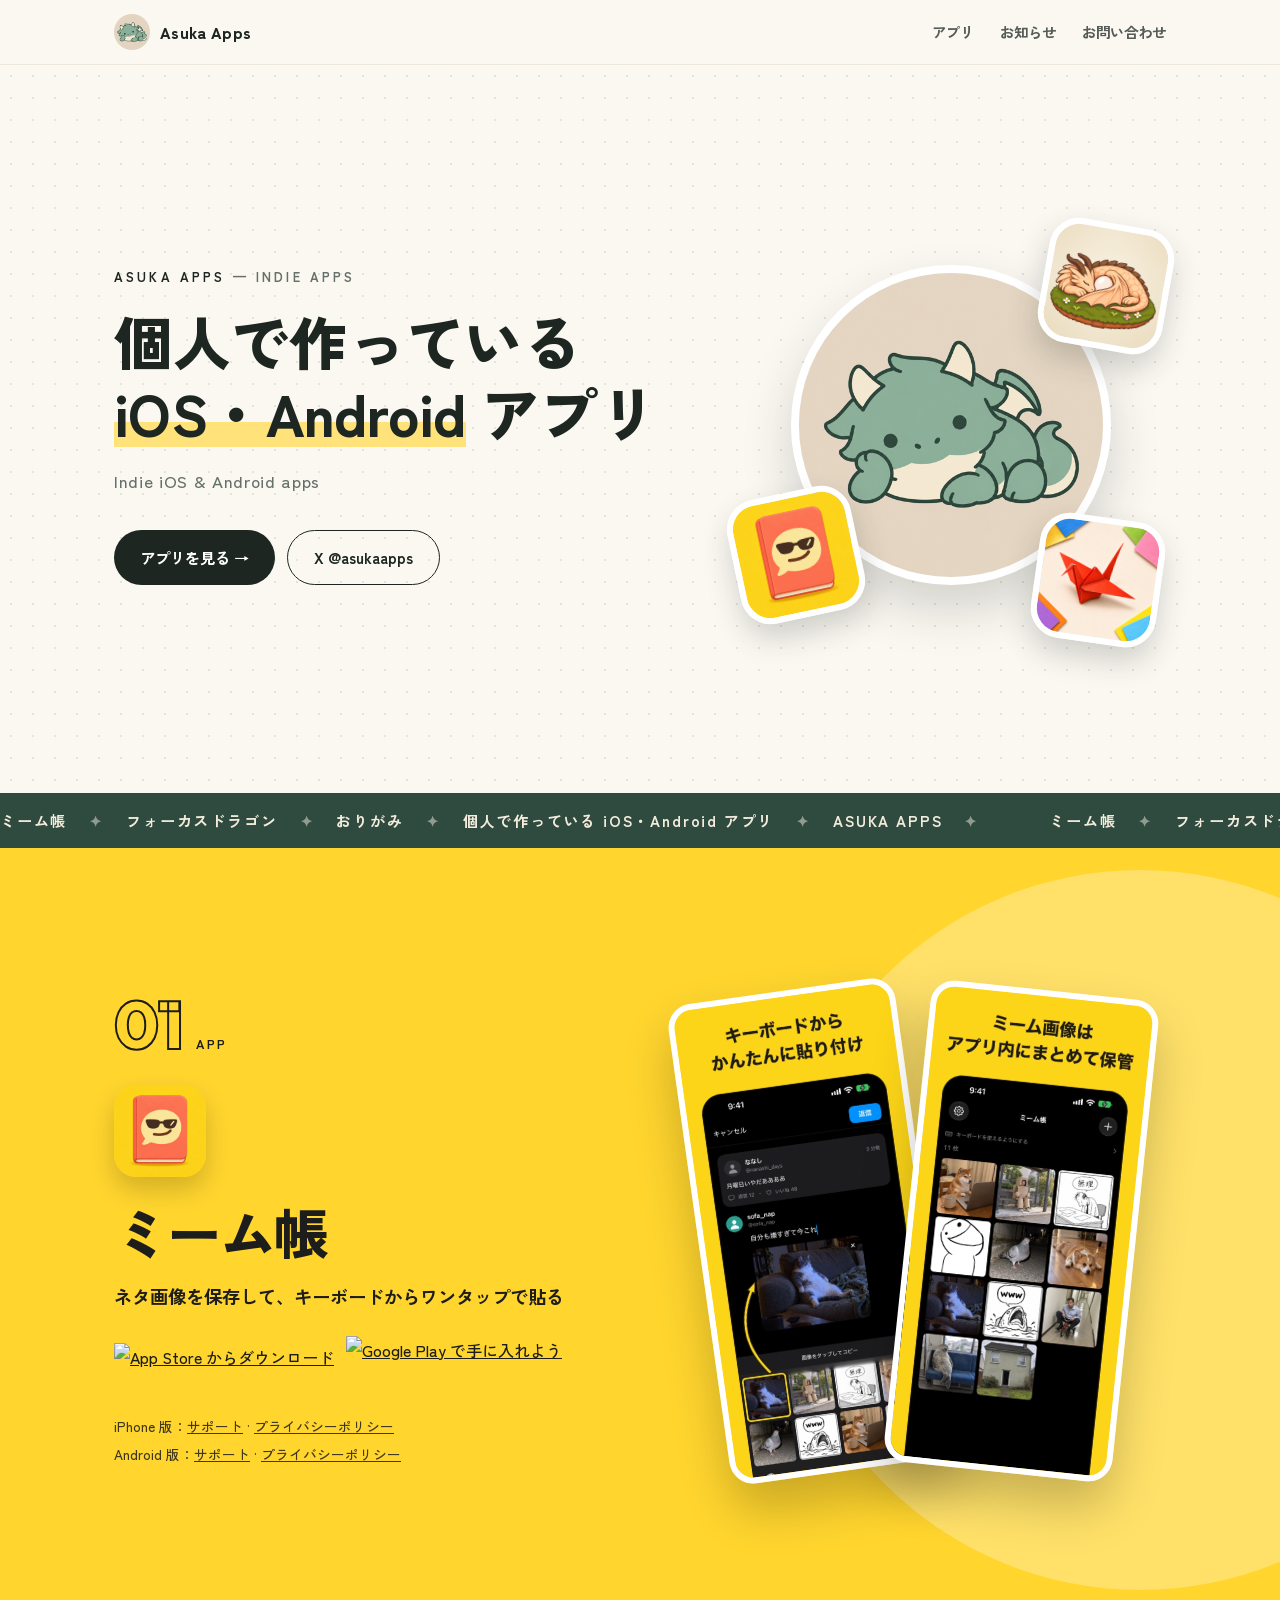
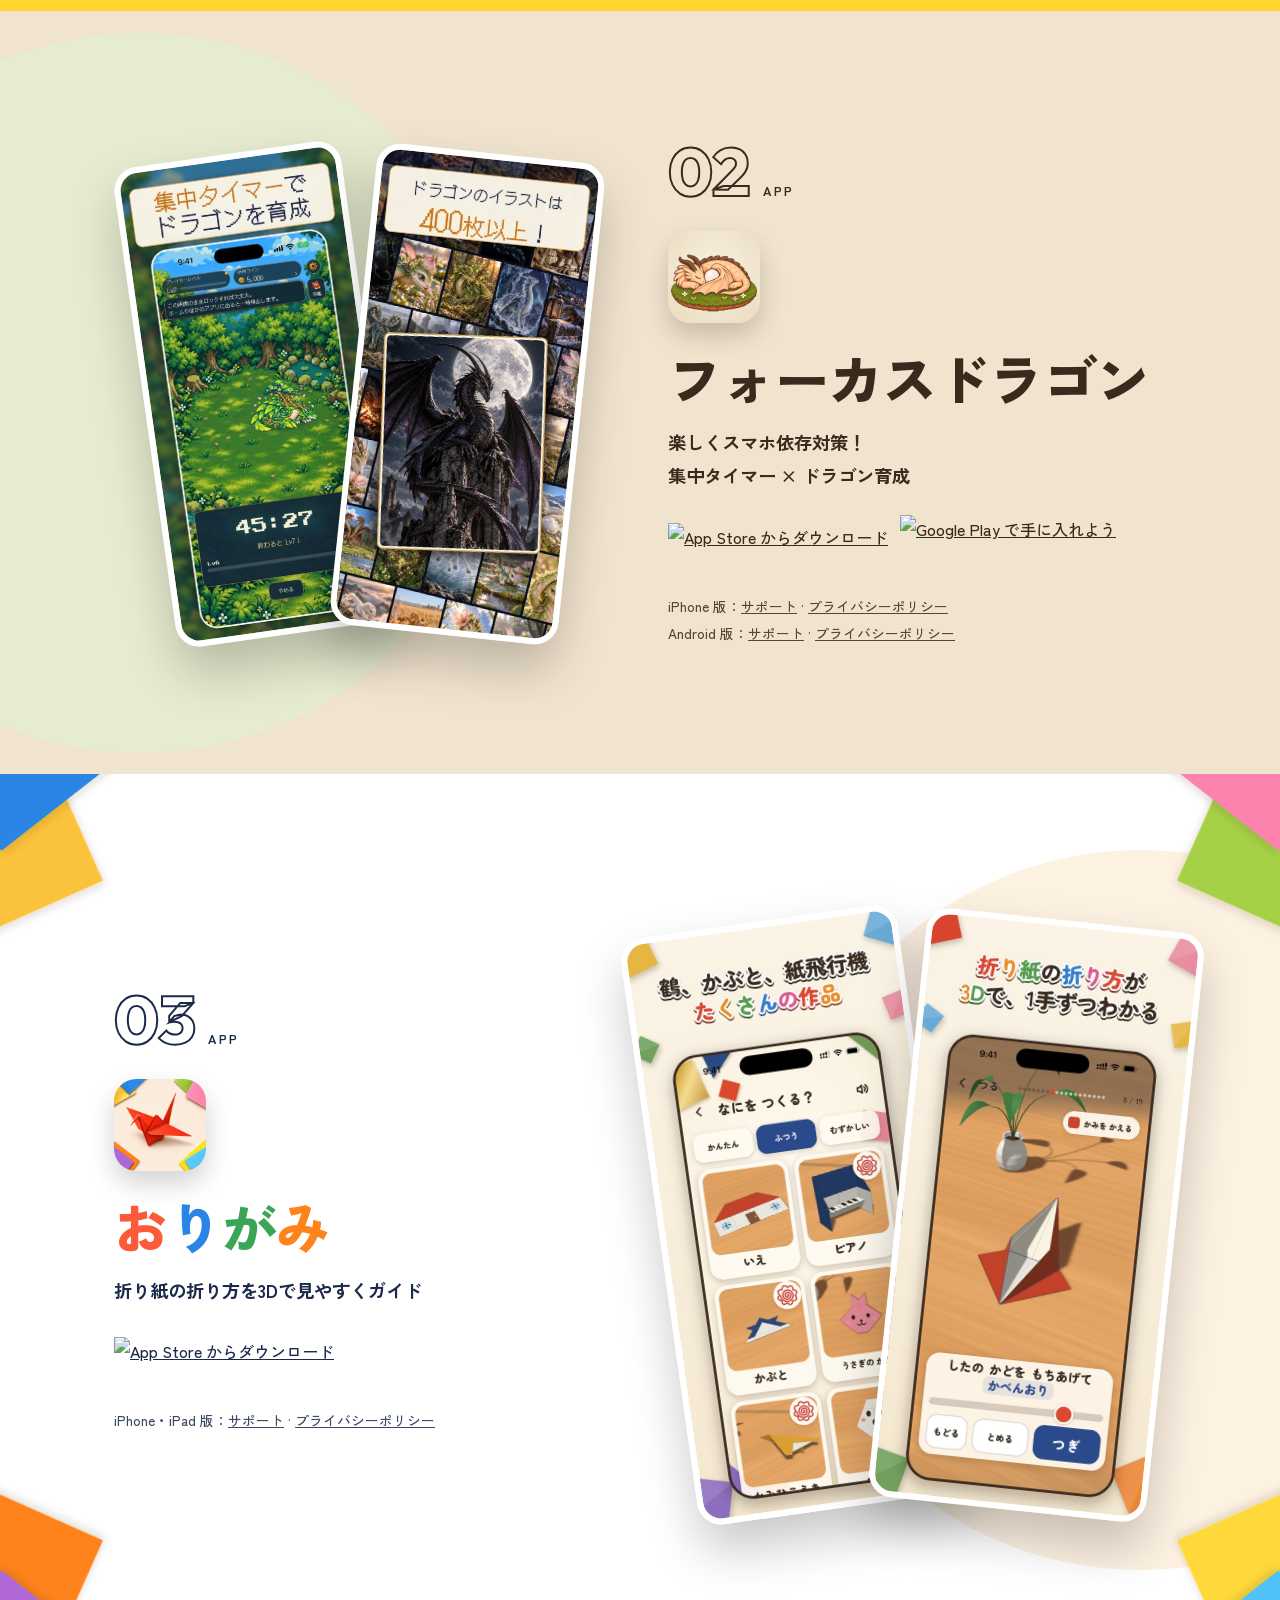
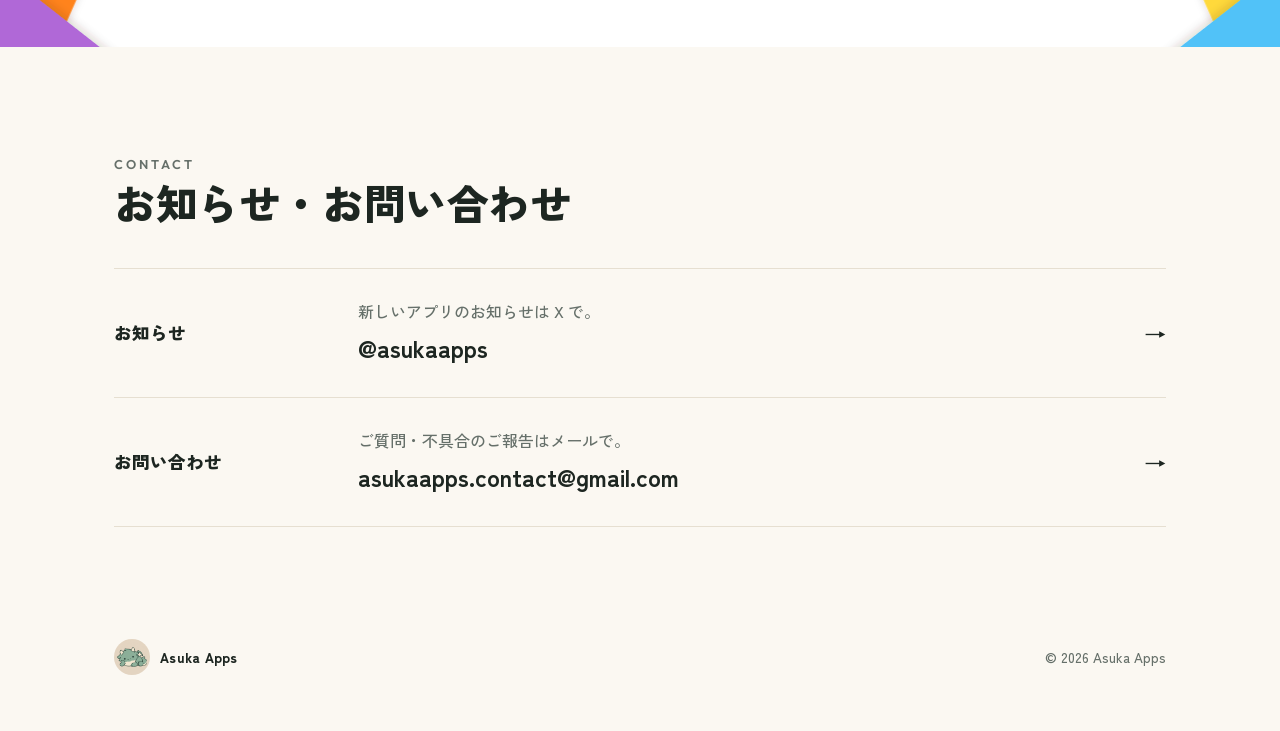
==== index.html @ 9c91235c "トップの おりがみ：画面の絵のカードを 1.22 倍に（中の端末が、ほかの 2 つのアプリのカードとそろって見えるように） - おりがみ のスクショは生成りの余白の中に端末が入っているので、同じカード" ====
<!doctype html>
<html lang="ja">
<head>
<meta charset="utf-8">
<meta name="viewport" content="width=device-width, initial-scale=1">
<title>Asuka Apps</title>
<meta name="description" content="個人で作っている iOS・Android アプリ。ミーム帳、フォーカスドラゴン、おりがみ。Indie iOS &amp; Android apps.">
<link rel="icon" href="/assets/favicon_192.png" type="image/png">
<link rel="apple-touch-icon" href="/assets/favicon_192.png">
<link rel="preconnect" href="https://fonts.googleapis.com">
<link rel="preconnect" href="https://fonts.gstatic.com" crossorigin>
<link href="https://fonts.googleapis.com/css2?family=Outfit:wght@600;800&family=Zen+Kaku+Gothic+New:wght@500;700;900&display=swap" rel="stylesheet">
<script>document.documentElement.classList.add('js');</script>
<link rel="stylesheet" href="/top.css?v=20261114b">
</head>
<body>

<!-- 上の帯：名前と目次 -->
<div class="topbar">
<div class="wrap">
<a class="brand" href="#top"><img src="/assets/asukaapps_512.png" alt="" width="36" height="36">Asuka Apps</a>
<nav><a href="#apps">アプリ</a><a href="#contact">お知らせ</a><a href="#contact">お問い合わせ</a></nav>
</div>
</div>

<!-- ヒーロー：Asuka Apps とは何か -->
<header class="hero" id="top">
<div class="wrap">
<div class="reveal">
<p class="kicker"><b>ASUKA APPS</b> — INDIE APPS</p>
<h1>個人で作っている<br><span class="nb"><em>iOS・Android</em></span> <span class="nb">アプリ</span></h1>
<p class="en">Indie iOS &amp; Android apps</p>
<nav class="hero-links">
<a class="btn btn-dark" href="#apps">アプリを見る →</a>
<a class="btn btn-line" href="https://x.com/asukaapps" rel="me">X @asukaapps</a>
</nav>
</div>
<div class="stage reveal" aria-hidden="true">
<img class="mascot" src="/assets/asukaapps_512.png" alt="" width="320" height="320">
<img class="sticker sticker-dragon" src="/assets/dragon_focus_512.png" alt="" width="126" height="126">
<img class="sticker sticker-meme" src="/assets/meme_keyboard_512.png" alt="" width="126" height="126">
<img class="sticker sticker-origami" src="/assets/origami_3d_512.png" alt="" width="126" height="126">
</div>
</div>
</header>

<!-- 流れる帯（同じ並びを 2 回続けて、切れ目なく回す） -->
<div class="marquee" aria-hidden="true"><div class="marquee-track">
<span>ミーム帳<i>✦</i>フォーカスドラゴン<i>✦</i>おりがみ<i>✦</i>個人で作っている iOS・Android アプリ<i>✦</i>ASUKA APPS<i>✦</i></span>
<span>ミーム帳<i>✦</i>フォーカスドラゴン<i>✦</i>おりがみ<i>✦</i>個人で作っている iOS・Android アプリ<i>✦</i>ASUKA APPS<i>✦</i></span>
</div></div>

<main id="apps">
<!-- ミーム帳：iPhone（2026-11-03）・Android（2026-11-02）とも公開中 → 札なし・両方のボタンを押せる。画面の絵はストアのスクショ（日本語）を 540px に縮めたもの -->
<section class="spread spread-meme">
<div class="wrap">
<div class="copy reveal">
<p class="label"><span class="num">01</span>APP</p>
<img class="app-icon" src="/assets/meme_keyboard_512.png" alt="ミーム帳のアイコン" width="92" height="92">
<h2>ミーム帳</h2>
<p class="tagline"><span>ネタ画像を保存して、</span><span>キーボードからワンタップで貼る</span></p>
<div class="stores">
<a class="badge" href="https://apps.apple.com/jp/app/id6825185603"><img src="https://toolbox.marketingtools.apple.com/api/badges/download-on-the-app-store/black/ja-jp?size=250x83" alt="App Store からダウンロード" height="50"></a>
<a class="badge badge-play" href="https://play.google.com/store/apps/details?id=com.asukaapps.memekeyboard"><img src="https://play.google.com/intl/ja/badges/static/images/badges/ja_badge_web_generic.png" alt="Google Play で手に入れよう" height="50"></a>
</div>
<p class="links"><span>iPhone 版：<a href="/meme_keyboard/support/">サポート</a> · <a href="/meme_keyboard/privacy/">プライバシーポリシー</a></span><br><span>Android 版：<a href="/meme_keyboard/android/support/">サポート</a> · <a href="/meme_keyboard/android/privacy/">プライバシーポリシー</a></span></p>
</div>
<div class="duo reveal-duo">
<img src="/assets/meme_keyboard_screen_1.jpg" alt="ミーム帳の画面" loading="lazy" width="540" height="1173">
<img src="/assets/meme_keyboard_screen_2.jpg" alt="ミーム帳の画面" loading="lazy" width="540" height="1173">
</div>
</div>
</section>

<!-- フォーカスドラゴン：iPhone（2026-11-08）・Android（2026-11-09）とも公開中 → 札なし・両方のボタンを押せる -->
<section class="spread spread-dragon flip">
<div class="wrap">
<div class="copy reveal">
<p class="label"><span class="num">02</span>APP</p>
<img class="app-icon" src="/assets/dragon_focus_512.png" alt="フォーカスドラゴンのアイコン" width="92" height="92">
<h2>フォーカスドラゴン</h2>
<p class="tagline"><span>楽しくスマホ依存対策！</span><br><span>集中タイマー × ドラゴン育成</span></p>
<div class="stores">
<a class="badge" href="https://apps.apple.com/jp/app/id6826029997"><img src="https://toolbox.marketingtools.apple.com/api/badges/download-on-the-app-store/black/ja-jp?size=250x83" alt="App Store からダウンロード" height="50"></a>
<a class="badge badge-play" href="https://play.google.com/store/apps/details?id=com.asukaapps.focusdragon"><img src="https://play.google.com/intl/ja/badges/static/images/badges/ja_badge_web_generic.png" alt="Google Play で手に入れよう" height="50"></a>
</div>
<p class="links"><span>iPhone 版：<a href="/dragon_focus/support/">サポート</a> · <a href="/dragon_focus/privacy/">プライバシーポリシー</a></span><br><span>Android 版：<a href="/dragon_focus/android/support/">サポート</a> · <a href="/dragon_focus/android/privacy/">プライバシーポリシー</a></span></p>
</div>
<div class="duo reveal-duo">
<img src="/assets/dragon_focus_screen_1.jpg?v=20261108" alt="フォーカスドラゴンの画面" loading="lazy" width="540" height="1173">
<img src="/assets/dragon_focus_screen_2.jpg?v=20261106c" alt="フォーカスドラゴンのドラゴンのイラスト" loading="lazy" width="540" height="1173">
</div>
</div>
</section>

<!-- おりがみ：iPhone・iPad（2026-11-14）公開中・Android はまだ → App Store のボタンだけ（Google Play のボタンと Android 版の行は入れていない）。画面の絵はストアのスクショ（日本語）を 540px に縮めたもの。
     Android を公開したら：下の .stores に Google Play の a を足す（class="badge badge-play"・href="https://play.google.com/store/apps/details?id=com.asukaapps.origami3d"・中の img は上の 2 つと同じ）・
     .links に Android 版の行を足す（/origami_3d/android/support/ と /origami_3d/android/privacy/。書き方は上の 2 つと同じ） -->
<section class="spread spread-origami">
<div class="wrap">
<div class="copy reveal">
<p class="label"><span class="num">03</span>APP</p>
<img class="app-icon" src="/assets/origami_3d_512.png" alt="おりがみのアイコン" width="92" height="92">
<h2>おりがみ</h2>
<p class="tagline"><span>折り紙の折り方を</span><span>3Dで見やすくガイド</span></p>
<div class="stores">
<a class="badge" href="https://apps.apple.com/jp/app/id6834218093"><img src="https://toolbox.marketingtools.apple.com/api/badges/download-on-the-app-store/black/ja-jp?size=250x83" alt="App Store からダウンロード" height="50"></a>
</div>
<p class="links"><span>iPhone・iPad 版：</span><wbr><span><a href="/origami_3d/support/">サポート</a> · <a href="/origami_3d/privacy/">プライバシーポリシー</a></span></p>
</div>
<div class="duo reveal-duo">
<img src="/assets/origami_3d_screen_2.jpg" alt="おりがみの作品の一覧" loading="lazy" width="540" height="1173">
<img src="/assets/origami_3d_screen_1.jpg" alt="おりがみの画面" loading="lazy" width="540" height="1173">
</div>
</div>
</section>
<!-- APPS -->
</main>

<!-- お知らせとお問い合わせ：大きな文字の行で -->
<section class="contact" id="contact">
<div class="wrap">
<h2 class="reveal"><span class="num">CONTACT</span>お知らせ・お問い合わせ</h2>
<div class="rows reveal">
<a class="row" href="https://x.com/asukaapps" rel="me"><h3>お知らせ</h3><p>新しいアプリのお知らせは X で。<strong>@asukaapps</strong></p><span class="arrow">→</span></a>
<a class="row" href="mailto:asukaapps.contact@gmail.com"><h3>お問い合わせ</h3><p>ご質問・不具合のご報告はメールで。<strong>asukaapps.contact@gmail.com</strong></p><span class="arrow">→</span></a>
</div>
</div>
</section>

<footer>
<div class="wrap">
<a class="brand" href="#top"><img src="/assets/asukaapps_512.png" alt="" width="36" height="36">Asuka Apps</a>
<span>© 2026 Asuka Apps</span>
</div>
</footer>

<script>
// 画面に入った段をふわっと出す。2 枚の画面（.reveal-duo）は順に起き上がる（動きを減らす設定の人には最初から出しておく）
(function () {
  var items = document.querySelectorAll('.reveal, .reveal-duo');
  var reduce = window.matchMedia && matchMedia('(prefers-reduced-motion: reduce)').matches;
  if (!('IntersectionObserver' in window) || reduce) { items.forEach(function (el) { el.classList.add('is-in'); }); return; }
  var observer = new IntersectionObserver(function (entries) {
    entries.forEach(function (entry) {
      if (entry.isIntersecting) { entry.target.classList.add('is-in'); observer.unobserve(entry.target); }
    });
  }, { threshold: 0.12, rootMargin: '0px 0px -40px 0px' });
  items.forEach(function (el) { observer.observe(el); });
})();
</script>
</body>
</html>
---- top.css ----
/* トップのページ専用の見た目。アプリの下のページ（サポート・プライバシー）は /style.css のまま。
   2026-11-06 に「アプリの色の見開き」（3 案の C・だいきさんが選択）に作り直した：生成りの紙の上で、アプリごとに自分の色の大きな面を
   雑誌の見開きのように見せる。選ばなかった案は A「絵本の箱庭」・B「ミントの朝」。それまでの生成り×セージのカード型は git の履歴にある。
   暗い表示でも同じ色に固定（color-scheme: light）。直したら index.html の top.css の読み込みの版の印（?v=）を上げる。 */
:root {
  color-scheme: light;
  --paper: #fbf8f2; --ink: #1d2621; --muted: #66706a; --line: #e6dfd1; --sage: #2f4a3f; --sage-soft: #dfe9e1;
}
* { box-sizing: border-box; }
html { -webkit-text-size-adjust: 100%; scroll-behavior: smooth; scroll-padding-top: 72px; }
body {
  margin: 0; background: var(--paper); color: var(--ink); line-height: 1.8; font-weight: 500;
  font-family: "Zen Kaku Gothic New", -apple-system, BlinkMacSystemFont, "Hiragino Sans", "Hiragino Kaku Gothic ProN", sans-serif;
}
img { max-width: 100%; }
a { color: inherit; }
.wrap { max-width: 1100px; margin: 0 auto; padding: 0 24px; }
.num { font-family: "Outfit", sans-serif; }

/* ---- ふわっと出る動き（JS が動くときだけ隠す） ---- */
html.js .reveal { opacity: 0; transform: translateY(30px); transition: opacity 0.8s ease, transform 0.8s cubic-bezier(0.2, 0.7, 0.2, 1); }
html.js .reveal.is-in { opacity: 1; transform: none; }

/* ---- 上の帯：名前と目次（すりガラス・上に貼りつく） ---- */
.topbar { position: sticky; top: 0; z-index: 30; background: rgba(251, 248, 242, 0.82); -webkit-backdrop-filter: blur(12px); backdrop-filter: blur(12px); border-bottom: 1px solid rgba(230, 223, 209, 0.7); }
.topbar .wrap { display: flex; align-items: center; justify-content: space-between; height: 64px; }
.brand { display: flex; align-items: center; gap: 10px; text-decoration: none; font-weight: 900; letter-spacing: 0.02em; }
.brand img { width: 36px; height: 36px; border-radius: 50%; background: #e3d8c6; }
.topbar nav { display: flex; gap: 26px; font-size: 0.9rem; font-weight: 700; }
.topbar nav a { text-decoration: none; opacity: 0.75; transition: opacity 0.2s ease; }
.topbar nav a:hover { opacity: 1; }

/* ---- ヒーロー：大きな文字と、マスコットのまわりにアプリのアイコンのシール ---- */
.hero { position: relative; overflow: hidden; background-image: radial-gradient(rgba(47, 74, 63, 0.12) 1.2px, transparent 1.2px); background-size: 22px 22px; }
.hero .wrap { display: grid; grid-template-columns: 1.15fr 0.85fr; gap: 40px; align-items: center; min-height: calc(88vh - 64px); padding-top: 64px; padding-bottom: 72px; }
.kicker { margin: 0 0 18px; font-size: 0.82rem; font-weight: 700; letter-spacing: 0.24em; color: var(--muted); }
.kicker b { color: var(--ink); }
h1 { margin: 0; font-size: clamp(2.3rem, 4.6vw, 4.3rem); line-height: 1.2; font-weight: 900; letter-spacing: -0.01em; }
h1 .nb { display: inline-block; } /* 「アプリ」の途中で折れないように */
h1 em { font-style: normal; background: linear-gradient(transparent 62%, #ffe27a 62%, #ffe27a 92%, transparent 92%); }
.hero .en { margin: 18px 0 0; color: var(--muted); font-size: 1.05rem; letter-spacing: 0.04em; }
.hero-links { margin-top: 34px; display: flex; gap: 12px; flex-wrap: wrap; }
.btn { display: inline-flex; align-items: center; gap: 10px; padding: 13px 26px; border-radius: 999px; text-decoration: none; font-weight: 700; font-size: 0.96rem; transition: transform 0.2s ease; }
.btn:hover { transform: translateY(-2px); }
.btn-dark { background: var(--ink); color: #fff; }
.btn-line { border: 1.5px solid var(--ink); }
.stage { position: relative; aspect-ratio: 1 / 1; max-width: 420px; justify-self: center; width: 100%; }
.stage .mascot { position: absolute; inset: 12%; width: 76%; height: 76%; border-radius: 50%; object-fit: cover; background: #e3d8c6; border: 8px solid #fff; box-shadow: 0 24px 50px rgba(29, 38, 33, 0.18); }
.sticker { position: absolute; width: 30%; height: auto; aspect-ratio: 1 / 1; border-radius: 24%; border: 6px solid #fff; box-shadow: 0 14px 30px rgba(29, 38, 33, 0.2); animation: bob 6s ease-in-out infinite; } /* 縦は横に合わせる（img の height="126" のままだと、狭い画面で縦に伸びる） */
.sticker-meme { left: -2%; bottom: 4%; transform: rotate(-12deg); }
.sticker-dragon { right: -2%; top: 2%; transform: rotate(10deg); animation-delay: -3s; }
.sticker-origami { right: 0; bottom: -2%; transform: rotate(8deg); animation-delay: -1.5s; }
@keyframes bob { 0%, 100% { translate: 0 0; } 50% { translate: 0 -10px; } }

/* ---- 流れる帯 ---- */
.marquee { overflow: hidden; background: var(--sage); color: #f3ecdc; padding: 14px 0; }
.marquee-track { display: flex; width: max-content; animation: slide 36s linear infinite; }
.marquee span { white-space: nowrap; font-weight: 700; letter-spacing: 0.12em; font-size: 0.95rem; padding-right: 48px; }
.marquee i { font-style: normal; opacity: 0.5; margin: 0 22px; }
@keyframes slide { to { transform: translateX(-50%); } }

/* ---- アプリ：自分の色の大きな面に、文と傾けた 2 枚の画面 ---- */
.spread { position: relative; overflow: hidden; padding: 120px 0; background: var(--spread-bg); color: var(--spread-ink); }
.spread::before { content: ""; position: absolute; width: 720px; height: 720px; border-radius: 50%; background: var(--spread-glow); top: 50%; transform: translateY(-50%); right: -220px; pointer-events: none; }
.spread.flip::before { right: auto; left: -220px; }
.spread-meme { --spread-bg: #ffd52e; --spread-glow: #ffe169; --spread-ink: #1d1d1b; --chip-bg: rgba(29, 29, 27, 0.1); }
.spread-dragon { --spread-bg: #f1e4cf; --spread-glow: #e6ecd0; --spread-ink: #3a2a1e; --chip-bg: #dfe9cf; }
/* おりがみ：白い面の 4 すみから色紙がのぞく（色紙の色はアプリのアイコンから。地は白＝上のフォーカスドラゴンのベージュと見分けがつくように。丸い光だけアイコンの地の生成り）。
   4 すみの色紙は SVG をここに埋め込んである（::after・丸い光の上、文と絵の下）。題字は 1 文字ずつ色ちがい（4 文字が同じ幅なので 4 等分で塗り分ける） */
.spread-origami { --spread-bg: #ffffff; --spread-glow: #fdf1e2; --spread-ink: #1b2a4a; --chip-bg: rgba(27, 42, 74, 0.08); }
.spread-origami::after { content: ""; position: absolute; inset: 0; pointer-events: none; background-image: url("data:image/svg+xml,%3Csvg xmlns='http://www.w3.org/2000/svg' width='300' height='300' viewBox='0 0 300 300'%3E%3Cdefs%3E%3Cfilter id='s' x='-30%25' y='-30%25' width='160%25' height='160%25'%3E%3CfeDropShadow dx='0' dy='5' stdDeviation='7' flood-color='%233a2a1e' flood-opacity='.16'/%3E%3C/filter%3E%3C/defs%3E%3Cg transform='translate(0 0) scale(1 1)'%3E%3Crect x='-150' y='-10' width='230' height='230' fill='%23fbc33b' filter='url(%23s)' transform='rotate(-24 0 0)'/%3E%3Crect x='-60' y='-170' width='230' height='230' fill='%232985e5' filter='url(%23s)' transform='rotate(-38 60 0)'/%3E%3C/g%3E%3C/svg%3E"), url("data:image/svg+xml,%3Csvg xmlns='http://www.w3.org/2000/svg' width='300' height='300' viewBox='0 0 300 300'%3E%3Cdefs%3E%3Cfilter id='s' x='-30%25' y='-30%25' width='160%25' height='160%25'%3E%3CfeDropShadow dx='0' dy='5' stdDeviation='7' flood-color='%233a2a1e' flood-opacity='.16'/%3E%3C/filter%3E%3C/defs%3E%3Cg transform='translate(300 0) scale(-1 1)'%3E%3Crect x='-150' y='-10' width='230' height='230' fill='%23a6d146' filter='url(%23s)' transform='rotate(-24 0 0)'/%3E%3Crect x='-60' y='-170' width='230' height='230' fill='%23fd83ae' filter='url(%23s)' transform='rotate(-38 60 0)'/%3E%3C/g%3E%3C/svg%3E"), url("data:image/svg+xml,%3Csvg xmlns='http://www.w3.org/2000/svg' width='300' height='300' viewBox='0 0 300 300'%3E%3Cdefs%3E%3Cfilter id='s' x='-30%25' y='-30%25' width='160%25' height='160%25'%3E%3CfeDropShadow dx='0' dy='5' stdDeviation='7' flood-color='%233a2a1e' flood-opacity='.16'/%3E%3C/filter%3E%3C/defs%3E%3Cg transform='translate(0 300) scale(1 -1)'%3E%3Crect x='-150' y='-10' width='230' height='230' fill='%23ff831b' filter='url(%23s)' transform='rotate(-24 0 0)'/%3E%3Crect x='-60' y='-170' width='230' height='230' fill='%23b068d7' filter='url(%23s)' transform='rotate(-38 60 0)'/%3E%3C/g%3E%3C/svg%3E"), url("data:image/svg+xml,%3Csvg xmlns='http://www.w3.org/2000/svg' width='300' height='300' viewBox='0 0 300 300'%3E%3Cdefs%3E%3Cfilter id='s' x='-30%25' y='-30%25' width='160%25' height='160%25'%3E%3CfeDropShadow dx='0' dy='5' stdDeviation='7' flood-color='%233a2a1e' flood-opacity='.16'/%3E%3C/filter%3E%3C/defs%3E%3Cg transform='translate(300 300) scale(-1 -1)'%3E%3Crect x='-150' y='-10' width='230' height='230' fill='%23ffd93b' filter='url(%23s)' transform='rotate(-24 0 0)'/%3E%3Crect x='-60' y='-170' width='230' height='230' fill='%2351c2f8' filter='url(%23s)' transform='rotate(-38 60 0)'/%3E%3C/g%3E%3C/svg%3E"); background-repeat: no-repeat; background-position: left top, right top, left bottom, right bottom; background-size: 190px 190px; }
@media (max-width: 820px) { .spread-origami::after { background-size: 104px 104px; } }
@supports ((-webkit-background-clip: text) or (background-clip: text)) {
  .spread-origami h2 { width: fit-content; letter-spacing: 0; background: linear-gradient(90deg, #fb5b38 0 25%, #2985e5 25% 50%, #3aa655 50% 75%, #ff831b 75% 100%); -webkit-background-clip: text; background-clip: text; -webkit-text-fill-color: transparent; }
}
.spread .wrap { position: relative; display: grid; grid-template-columns: 1fr 1fr; gap: 56px; align-items: center; }
.spread.flip .copy { order: 2; }
.label { display: flex; align-items: baseline; gap: 14px; margin: 0 0 26px; font-weight: 700; letter-spacing: 0.18em; font-size: 0.8rem; }
.label .num { font-size: 4.2rem; line-height: 1; font-weight: 800; letter-spacing: -0.02em; color: transparent; -webkit-text-stroke: 2px var(--spread-ink); }
.app-icon { width: 92px; height: 92px; border-radius: 24%; display: block; box-shadow: 0 12px 26px rgba(0, 0, 0, 0.18); }
h2 { margin: 22px 0 0; font-size: clamp(2.2rem, 5vw, 3.4rem); line-height: 1.2; font-weight: 900; letter-spacing: -0.01em; }
.status { display: inline-block; margin-top: 14px; padding: 5px 14px; border-radius: 999px; background: var(--chip-bg); font-size: 0.82rem; font-weight: 700; }
.status .en { margin-left: 6px; opacity: 0.7; font-weight: 500; }
.tagline { margin: 16px 0 0; font-size: 1.15rem; font-weight: 700; }
.tagline span { display: inline-block; } /* 言葉の途中で改行しない */
/* ストアのバッジ：まだ出していないもの（aria-disabled="true"・href なし）は薄く・押せない */
.stores { margin: 30px 0 0; display: flex; gap: 12px; flex-wrap: wrap; align-items: center; }
.badge { display: block; transition: transform 0.2s ease; }
.badge:hover { transform: translateY(-2px); }
.badge img { height: 50px; width: auto; display: block; }
/* Google Play のバッジは上下に透明な余白があるので、見える部分を App Store と同じ高さにそろえる */
.badge-play img { height: 65.1px; margin-top: -7.55px; margin-bottom: -7.55px; }
.badge[aria-disabled="true"] { pointer-events: none; }
.badge[aria-disabled="true"] img { filter: grayscale(1); opacity: 0.45; }
.links { margin: 20px 0 0; font-size: 0.86rem; line-height: 2; opacity: 0.85; }
.links span { white-space: nowrap; }
/* 傾けた 2 枚の画面（画面に入ると順に起き上がる） */
.duo { position: relative; aspect-ratio: 1 / 1.05; }
.duo img { position: absolute; width: 46%; height: auto; border-radius: 24px; border: 6px solid #fff; box-shadow: 0 26px 50px rgba(0, 0, 0, 0.22); transition: transform 1s cubic-bezier(0.2, 0.7, 0.2, 1), opacity 1s ease; }
.duo img:nth-child(1) { left: 6%; top: 4%; transform: rotate(-8deg); }
.duo img:nth-child(2) { right: 6%; top: 4%; transform: rotate(6deg); } /* 2 枚の高さはそろえる（2026-11-06 だいきさん） */
html.js .duo:not(.is-in) img:nth-child(1) { transform: translateY(60px) rotate(-2deg); opacity: 0; }
html.js .duo:not(.is-in) img:nth-child(2) { transform: translateY(90px) rotate(2deg); opacity: 0; }
.duo.is-in img:nth-child(2) { transition-delay: 0.15s; }
/* おりがみ の画面の絵は、生成りの余白の中に端末が入っている（端末はカードの幅の 8 割弱）。カードを 1.22 倍にして、中の端末がほかの 2 つのカードとそろって見えるようにする */
.spread-origami .duo { aspect-ratio: 1 / 1.27; }
.spread-origami .duo img { width: 56%; }
.spread-origami .duo img:nth-child(1) { left: -2%; }
.spread-origami .duo img:nth-child(2) { right: -2%; }
@media (max-width: 1180px) { /* 狭い画面：傾けたカードの角が画面の端で切れないよう、少し内側に寄せる */
  .spread-origami .duo img:nth-child(1) { left: 1%; }
  .spread-origami .duo img:nth-child(2) { right: 1%; }
}
@media (min-width: 481px) and (max-width: 820px) { /* タブレットの縦：1 列になってカードが大きくなるので、ひと回り小さく・内側に */
  .spread-origami .duo { aspect-ratio: 1 / 1.2; }
  .spread-origami .duo img { width: 52%; }
  .spread-origami .duo img:nth-child(1) { left: 4%; }
  .spread-origami .duo img:nth-child(2) { right: 4%; }
}
/* ---- お知らせ・お問い合わせ ---- */
.contact { padding: 110px 0 40px; }
.contact h2 { margin: 0 0 40px; font-size: clamp(1.8rem, 4vw, 2.6rem); }
.contact h2 .num { display: block; font-size: 0.8rem; letter-spacing: 0.24em; color: var(--muted); font-weight: 600; margin-bottom: 6px; }
.rows { border-top: 1px solid var(--line); }
.row { display: grid; grid-template-columns: 220px 1fr auto; gap: 24px; align-items: center; padding: 28px 0; border-bottom: 1px solid var(--line); text-decoration: none; transition: padding 0.3s ease, background 0.3s ease; }
.row:hover { padding-left: 14px; padding-right: 14px; background: #f4efe4; }
.row h3 { margin: 0; font-size: 1.1rem; font-weight: 900; }
.row p { margin: 0; color: var(--muted); }
.row strong { display: block; color: var(--ink); font-size: clamp(1.1rem, 2.4vw, 1.5rem); font-weight: 700; word-break: break-all; }
.row .arrow { font-size: 1.4rem; transition: transform 0.3s ease; }
.row:hover .arrow { transform: translateX(6px); }

footer { padding: 72px 0 56px; color: var(--muted); font-size: 0.85rem; }
footer .wrap { display: flex; justify-content: space-between; align-items: center; gap: 16px; flex-wrap: wrap; }
footer .brand { color: var(--ink); }

@media (max-width: 820px) {
  .topbar nav { gap: 16px; font-size: 0.84rem; }
  .topbar nav a:not(:first-child) { display: none; }
  .hero .wrap { grid-template-columns: 1fr; min-height: 0; padding-top: 44px; padding-bottom: 56px; gap: 36px; }
  .stage { max-width: 300px; order: -1; }
  .spread { padding: 80px 0; }
  .spread .wrap { grid-template-columns: 1fr; gap: 40px; }
  .spread.flip .copy { order: 0; }
  .spread::before { width: 480px; height: 480px; top: auto; bottom: -160px; transform: none; right: -160px; }
  .spread.flip::before { left: -160px; }
  .label .num { font-size: 3.2rem; }
  .app-icon { width: 80px; height: 80px; }
  .row { grid-template-columns: 1fr auto; gap: 6px 16px; }
  .row h3 { grid-column: 1 / -1; }
}
@media (prefers-reduced-motion: reduce) {
  *, *::before, *::after { animation: none !important; transition: none !important; }
  html { scroll-behavior: auto; }
}
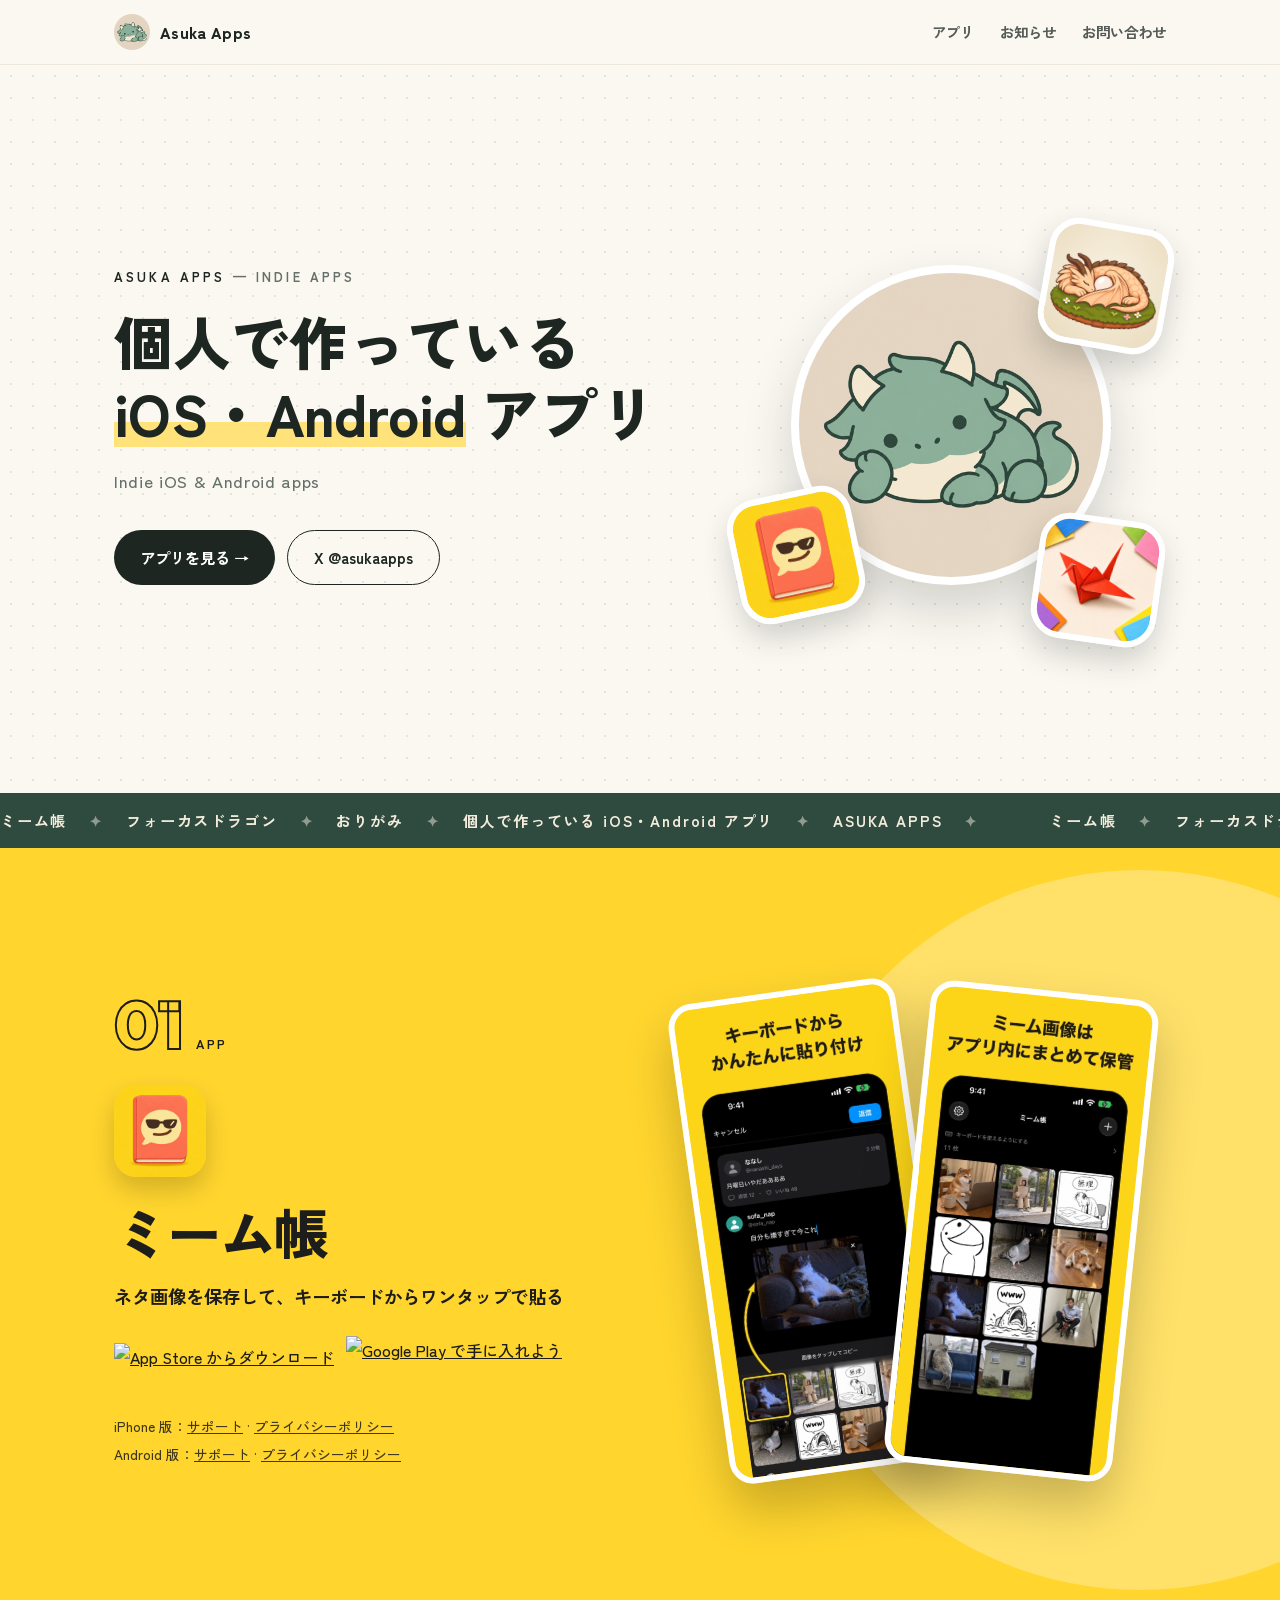
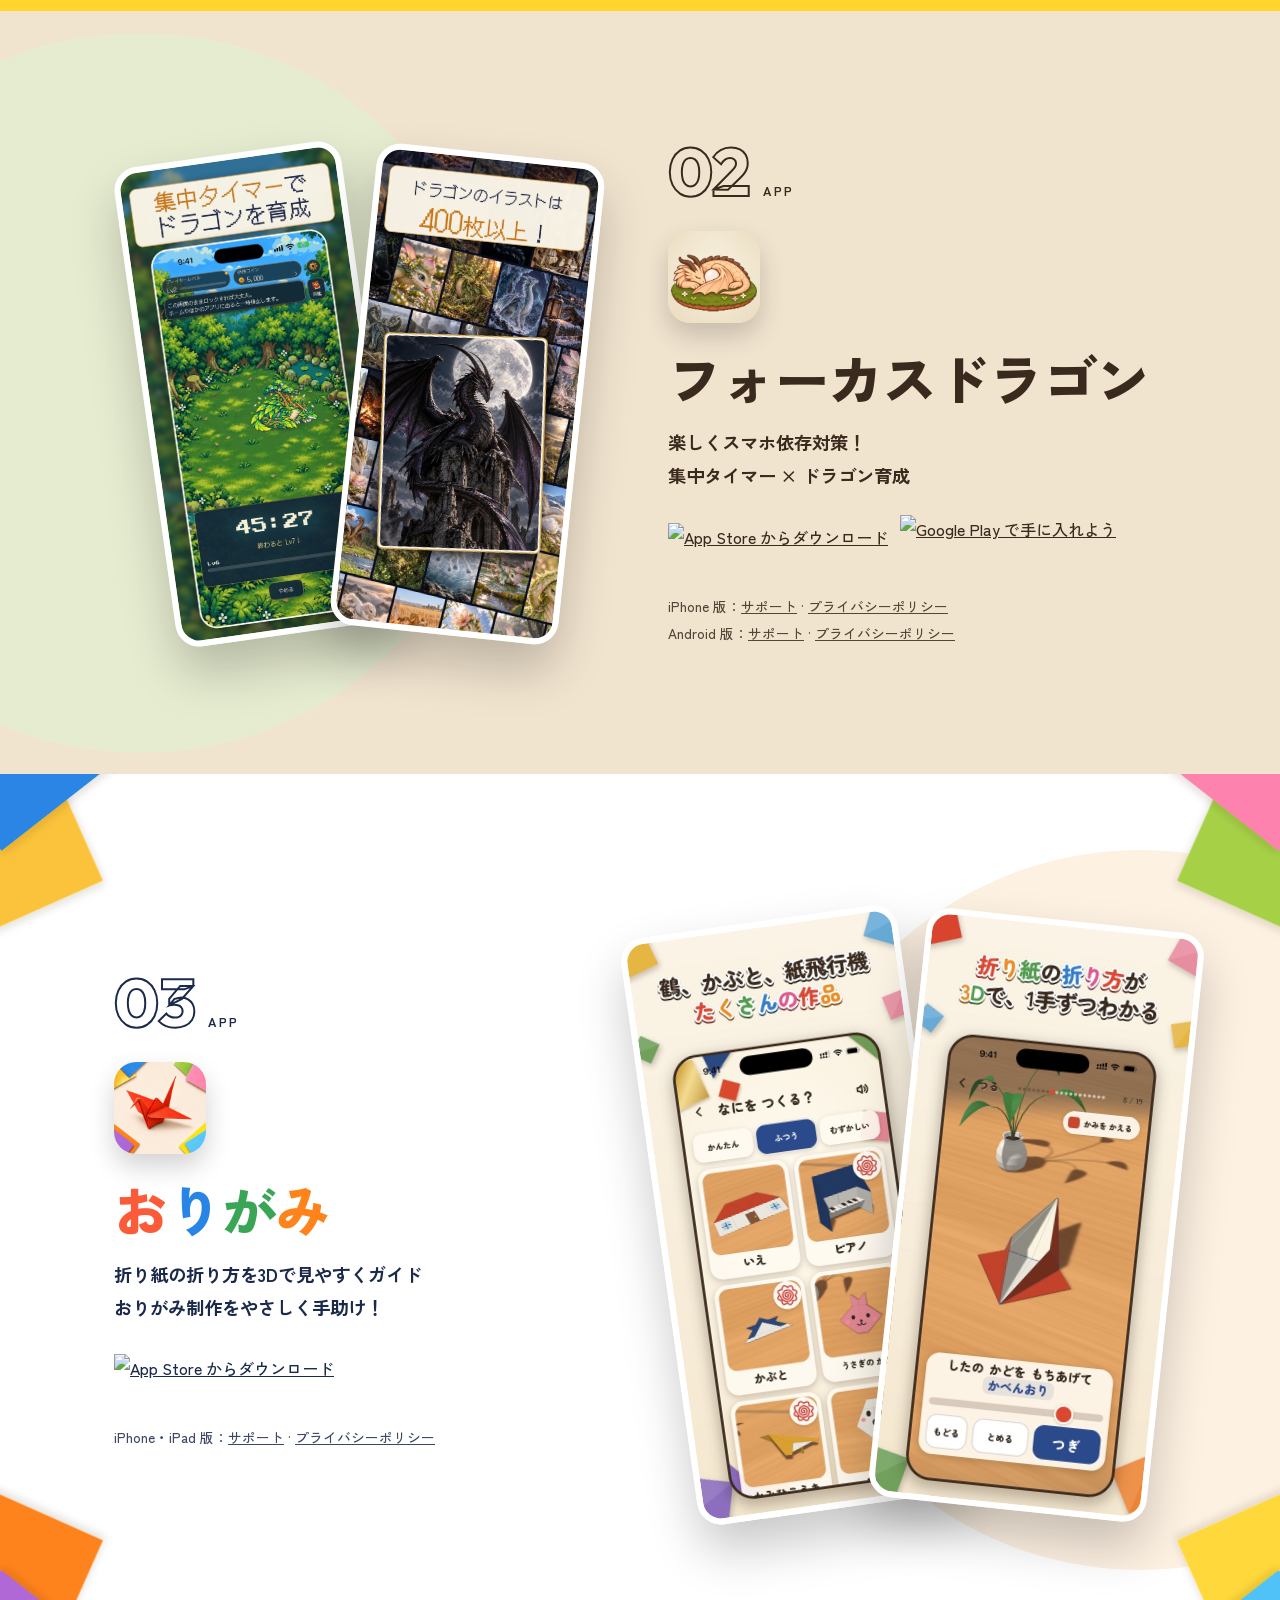
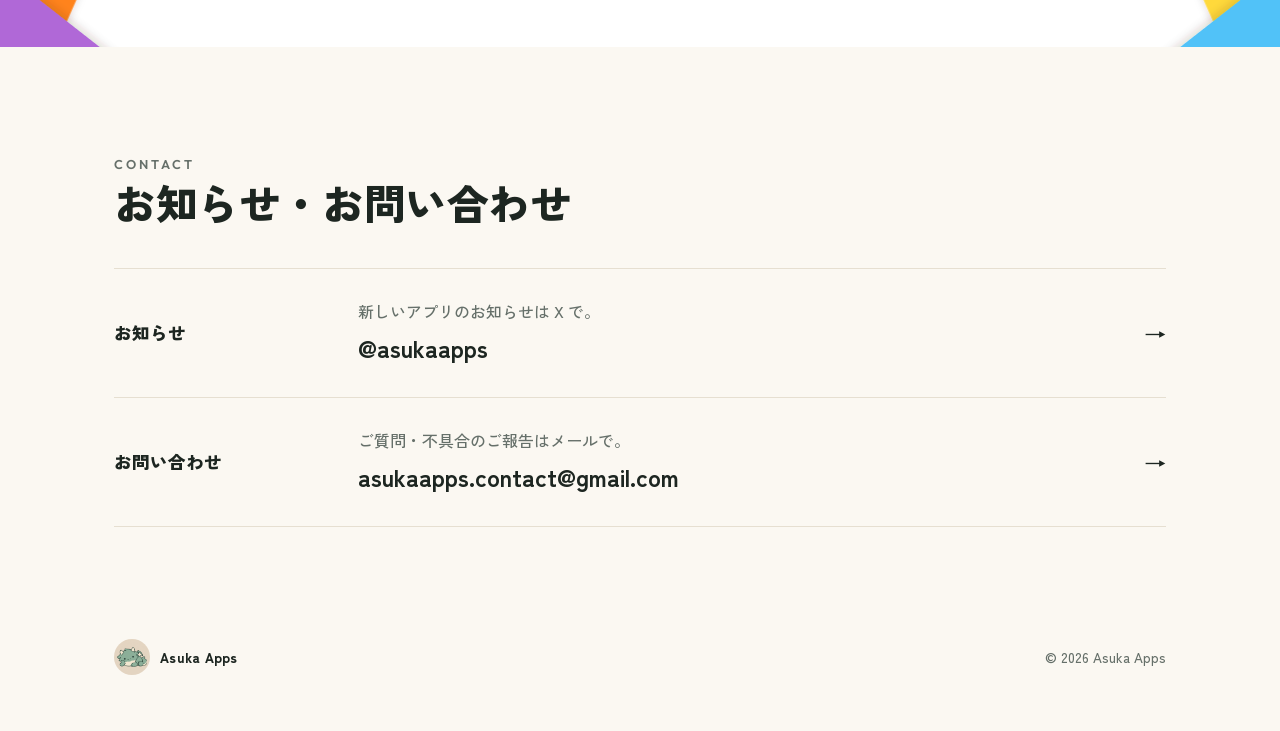
==== commit 0940d159: "トップの おりがみ：一言を 2 行に（「折り紙の折り方を3Dで見やすくガイド」「おりがみ制作をやさしく手助け！」） Co-Authored-By: Claude Fable 5.2 <noreply@" ====
--- a/index.html
+++ b/index.html
@@ -102,7 +102,7 @@
 <p class="label"><span class="num">03</span>APP</p>
 <img class="app-icon" src="/assets/origami_3d_512.png" alt="おりがみのアイコン" width="92" height="92">
 <h2>おりがみ</h2>
-<p class="tagline"><span>折り紙の折り方を</span><span>3Dで見やすくガイド</span></p>
+<p class="tagline"><span>折り紙の折り方を</span><span>3Dで見やすくガイド</span><br><span>おりがみ制作を</span><span>やさしく手助け！</span></p>
 <div class="stores">
 <a class="badge" href="https://apps.apple.com/jp/app/id6834218093"><img src="https://toolbox.marketingtools.apple.com/api/badges/download-on-the-app-store/black/ja-jp?size=250x83" alt="App Store からダウンロード" height="50"></a>
 </div>
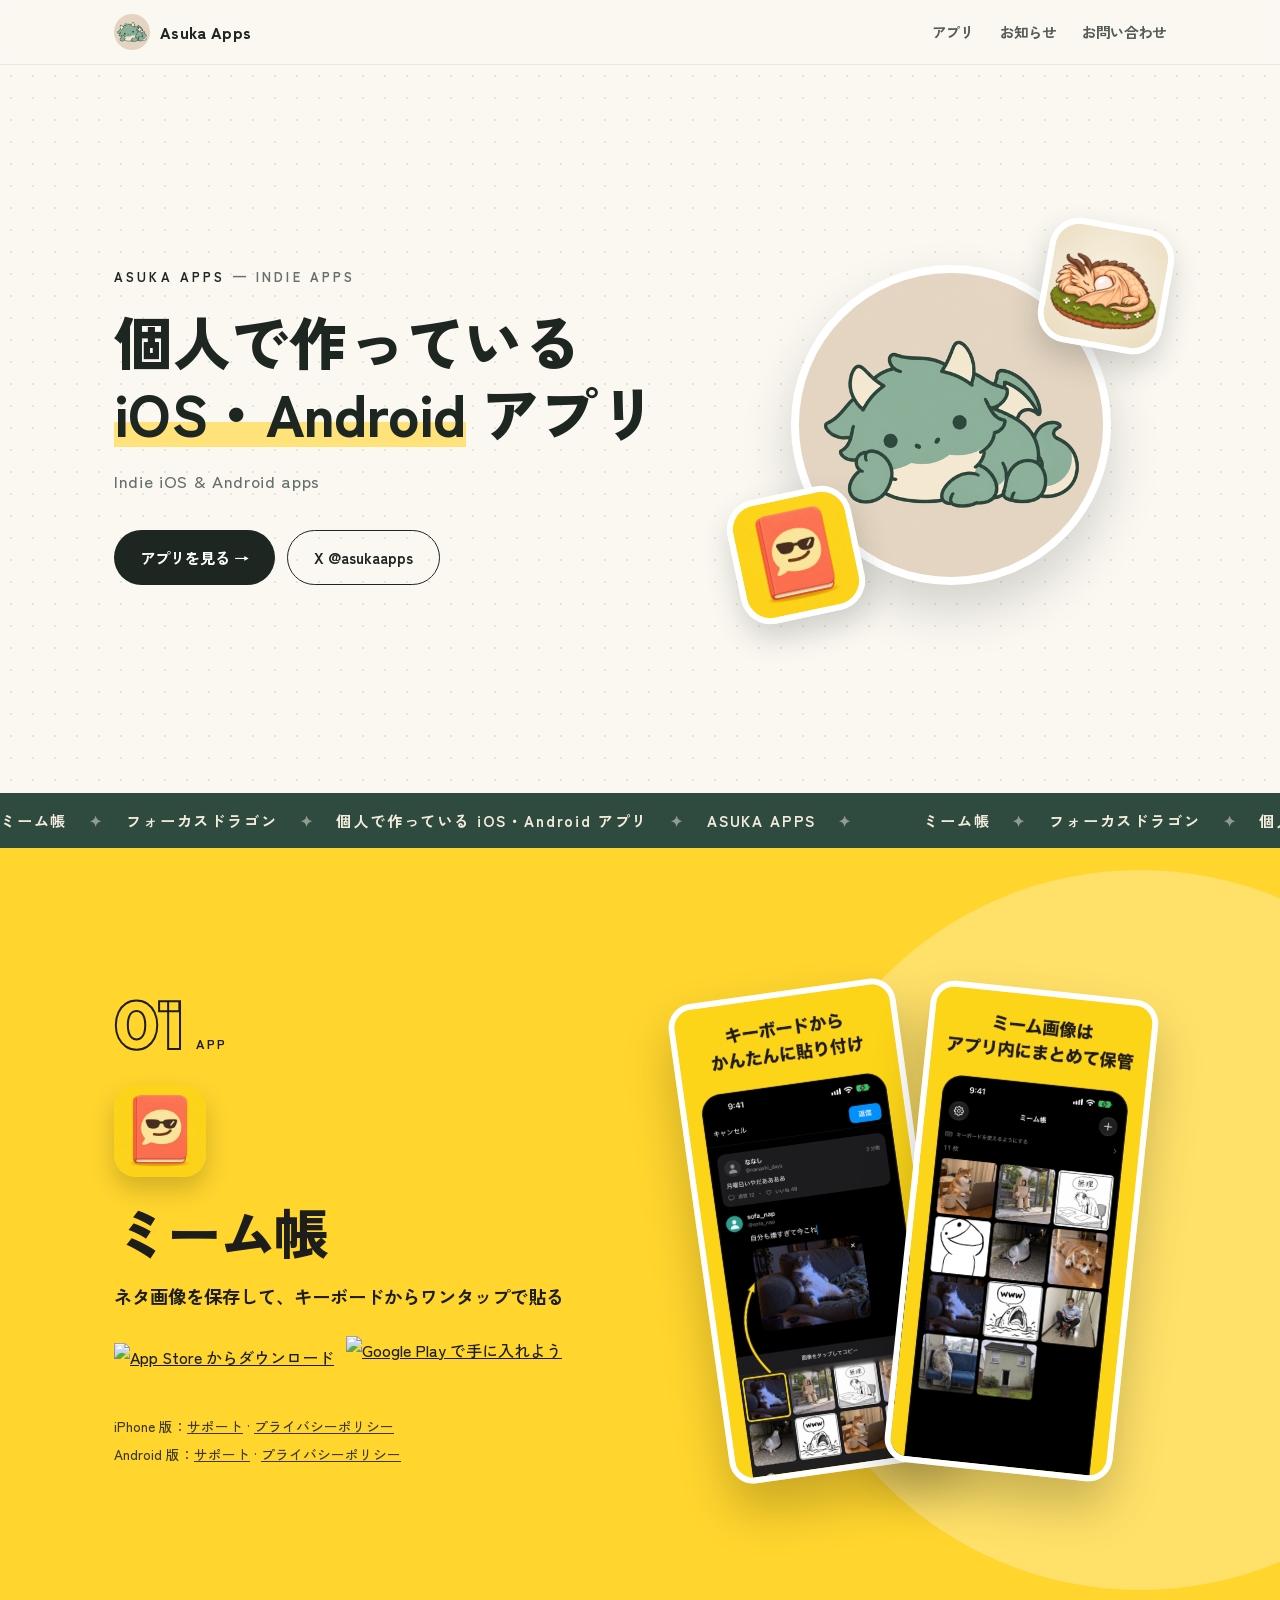
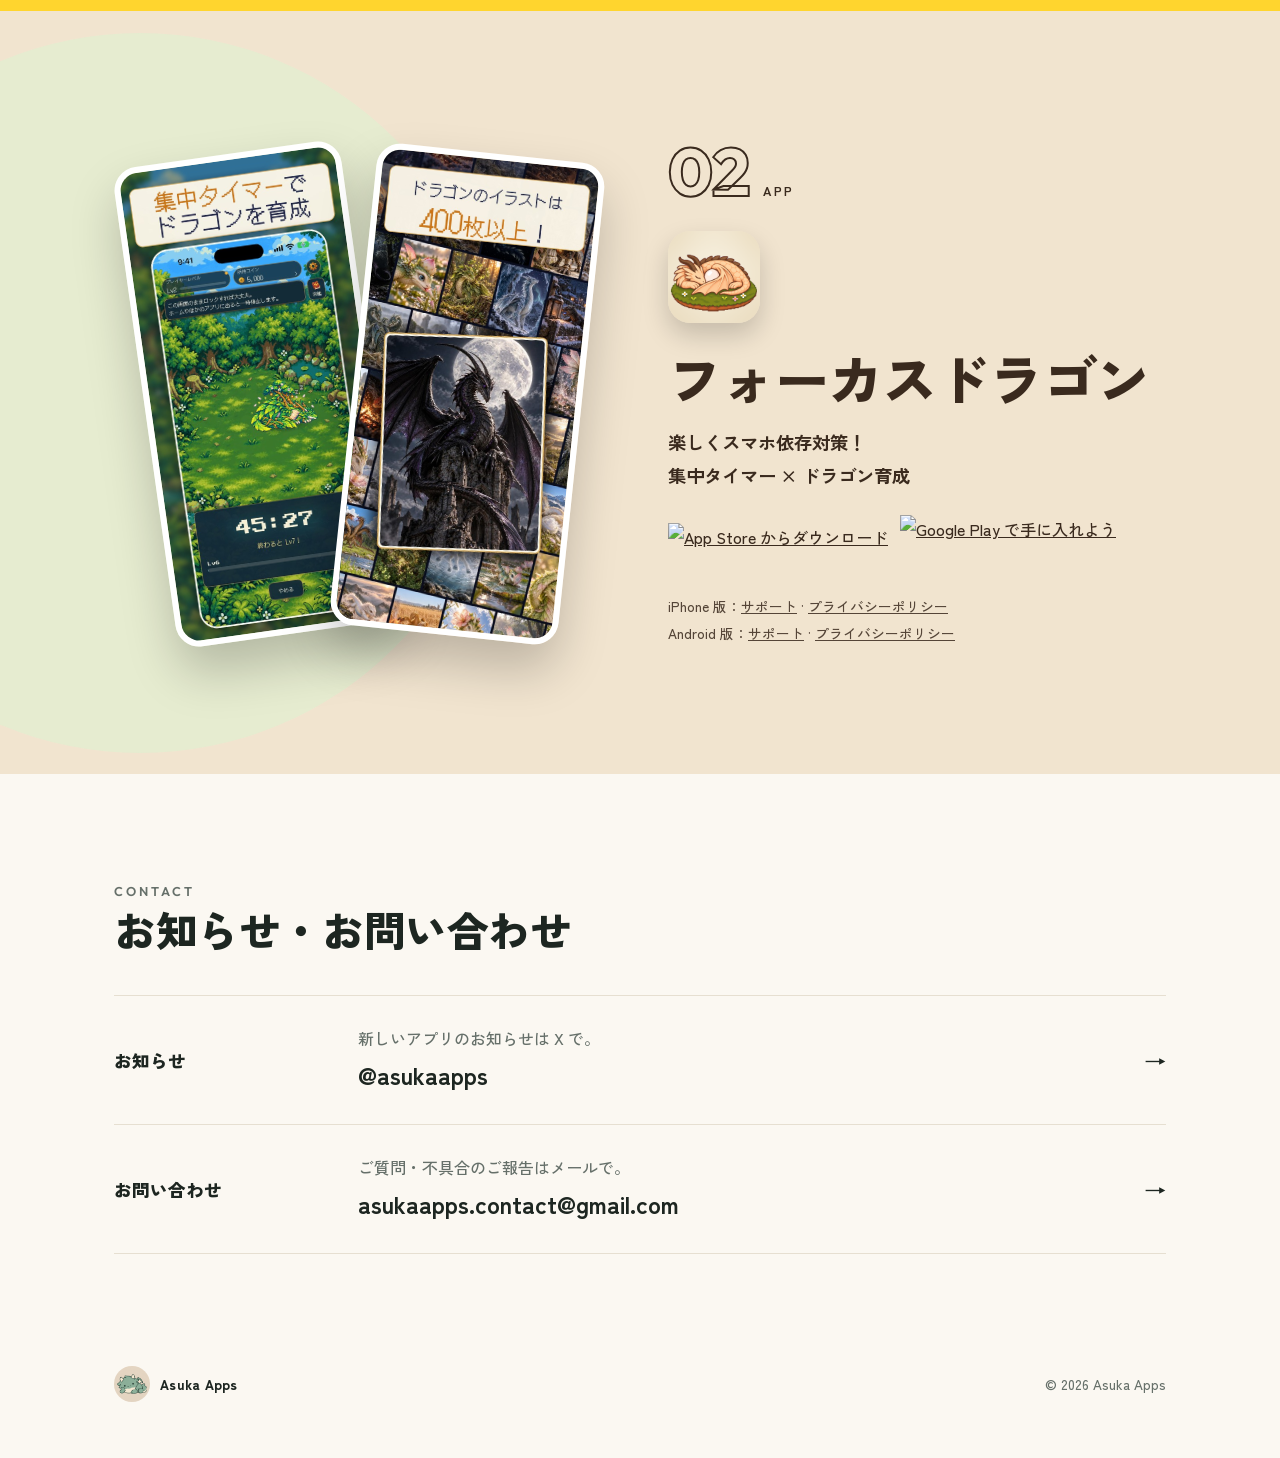
==== commit ebc5a770: "トップから おりがみ の紹介を一旦外した（だいきさん 11/16） - 外したのはトップページ（index.html）の 4 か所：03 の見開き・いちばん上のマスコットのまわりのシール・流れる帯・検" ====
--- a/index.html
+++ b/index.html
@@ -4,7 +4,7 @@
 <meta charset="utf-8">
 <meta name="viewport" content="width=device-width, initial-scale=1">
 <title>Asuka Apps</title>
-<meta name="description" content="個人で作っている iOS・Android アプリ。ミーム帳、フォーカスドラゴン、おりがみ。Indie iOS &amp; Android apps.">
+<meta name="description" content="個人で作っている iOS・Android アプリ。ミーム帳、フォーカスドラゴン。Indie iOS &amp; Android apps.">
 <link rel="icon" href="/assets/favicon_192.png" type="image/png">
 <link rel="apple-touch-icon" href="/assets/favicon_192.png">
 <link rel="preconnect" href="https://fonts.googleapis.com">
@@ -39,15 +39,14 @@
 <img class="mascot" src="/assets/asukaapps_512.png" alt="" width="320" height="320">
 <img class="sticker sticker-dragon" src="/assets/dragon_focus_512.png" alt="" width="126" height="126">
 <img class="sticker sticker-meme" src="/assets/meme_keyboard_512.png" alt="" width="126" height="126">
-<img class="sticker sticker-origami" src="/assets/origami_3d_512.png" alt="" width="126" height="126">
 </div>
 </div>
 </header>
 
 <!-- 流れる帯（同じ並びを 2 回続けて、切れ目なく回す） -->
 <div class="marquee" aria-hidden="true"><div class="marquee-track">
-<span>ミーム帳<i>✦</i>フォーカスドラゴン<i>✦</i>おりがみ<i>✦</i>個人で作っている iOS・Android アプリ<i>✦</i>ASUKA APPS<i>✦</i></span>
-<span>ミーム帳<i>✦</i>フォーカスドラゴン<i>✦</i>おりがみ<i>✦</i>個人で作っている iOS・Android アプリ<i>✦</i>ASUKA APPS<i>✦</i></span>
+<span>ミーム帳<i>✦</i>フォーカスドラゴン<i>✦</i>個人で作っている iOS・Android アプリ<i>✦</i>ASUKA APPS<i>✦</i></span>
+<span>ミーム帳<i>✦</i>フォーカスドラゴン<i>✦</i>個人で作っている iOS・Android アプリ<i>✦</i>ASUKA APPS<i>✦</i></span>
 </div></div>
 
 <main id="apps">
@@ -93,27 +92,7 @@
 </div>
 </section>
 
-<!-- おりがみ：iPhone・iPad（2026-11-14）公開中・Android はまだ → App Store のボタンだけ（Google Play のボタンと Android 版の行は入れていない）。画面の絵はストアのスクショ（日本語）を 540px に縮めたもの。
-     Android を公開したら：下の .stores に Google Play の a を足す（class="badge badge-play"・href="https://play.google.com/store/apps/details?id=com.asukaapps.origami3d"・中の img は上の 2 つと同じ）・
-     .links に Android 版の行を足す（/origami_3d/android/support/ と /origami_3d/android/privacy/。書き方は上の 2 つと同じ） -->
-<section class="spread spread-origami">
-<div class="wrap">
-<div class="copy reveal">
-<p class="label"><span class="num">03</span>APP</p>
-<img class="app-icon" src="/assets/origami_3d_512.png" alt="おりがみのアイコン" width="92" height="92">
-<h2>おりがみ</h2>
-<p class="tagline"><span>折り紙の折り方を</span><span>3Dで見やすくガイド</span><br><span>おりがみ制作を</span><span>やさしく手助け！</span></p>
-<div class="stores">
-<a class="badge" href="https://apps.apple.com/jp/app/id6834218093"><img src="https://toolbox.marketingtools.apple.com/api/badges/download-on-the-app-store/black/ja-jp?size=250x83" alt="App Store からダウンロード" height="50"></a>
-</div>
-<p class="links"><span>iPhone・iPad 版：</span><wbr><span><a href="/origami_3d/support/">サポート</a> · <a href="/origami_3d/privacy/">プライバシーポリシー</a></span></p>
-</div>
-<div class="duo reveal-duo">
-<img src="/assets/origami_3d_screen_2.jpg" alt="おりがみの作品の一覧" loading="lazy" width="540" height="1173">
-<img src="/assets/origami_3d_screen_1.jpg" alt="おりがみの画面" loading="lazy" width="540" height="1173">
-</div>
-</div>
-</section>
+<!-- おりがみ の紹介（03 の見開き・上のシール・流れる帯・検索向けの説明文）は 2026-11-16 に一旦外した。戻すときは、この変更のコミットを git revert する。top.css の .spread-origami と assets の絵は残してある -->
 <!-- APPS -->
 </main>
 
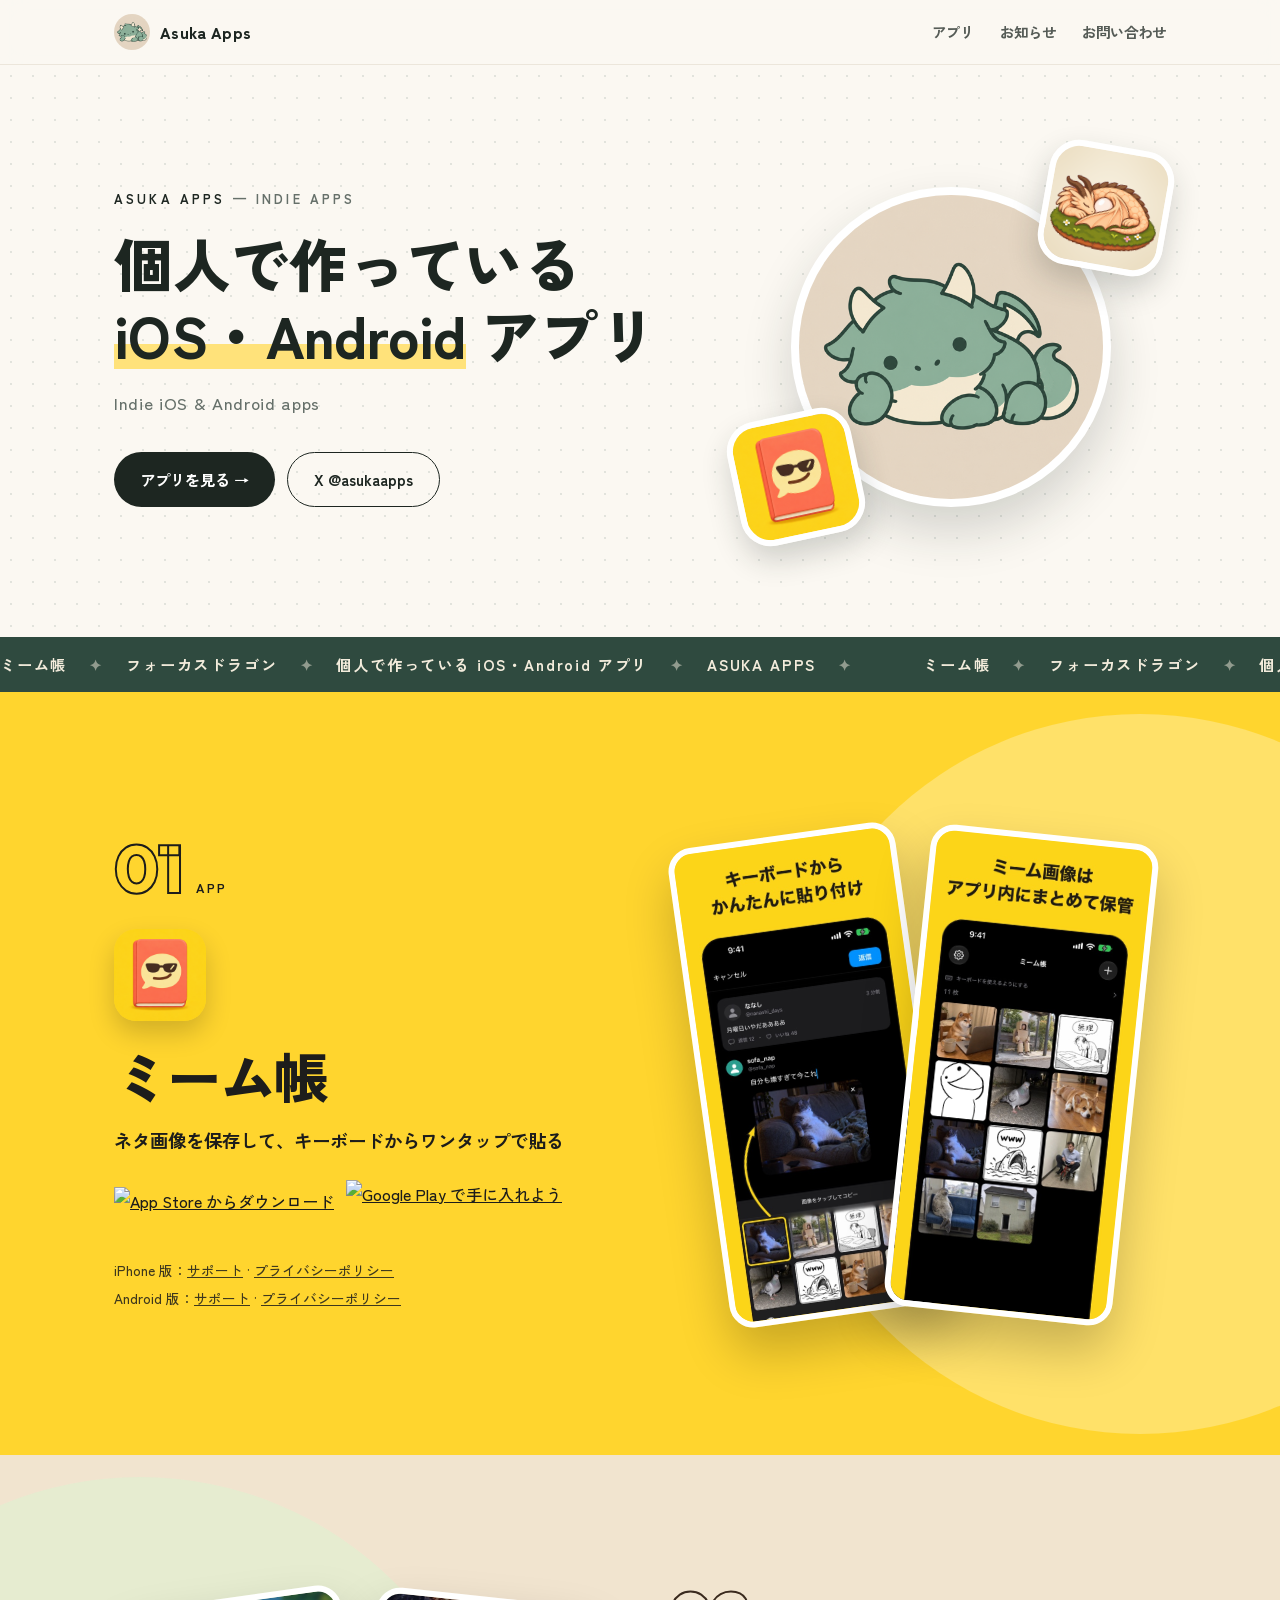
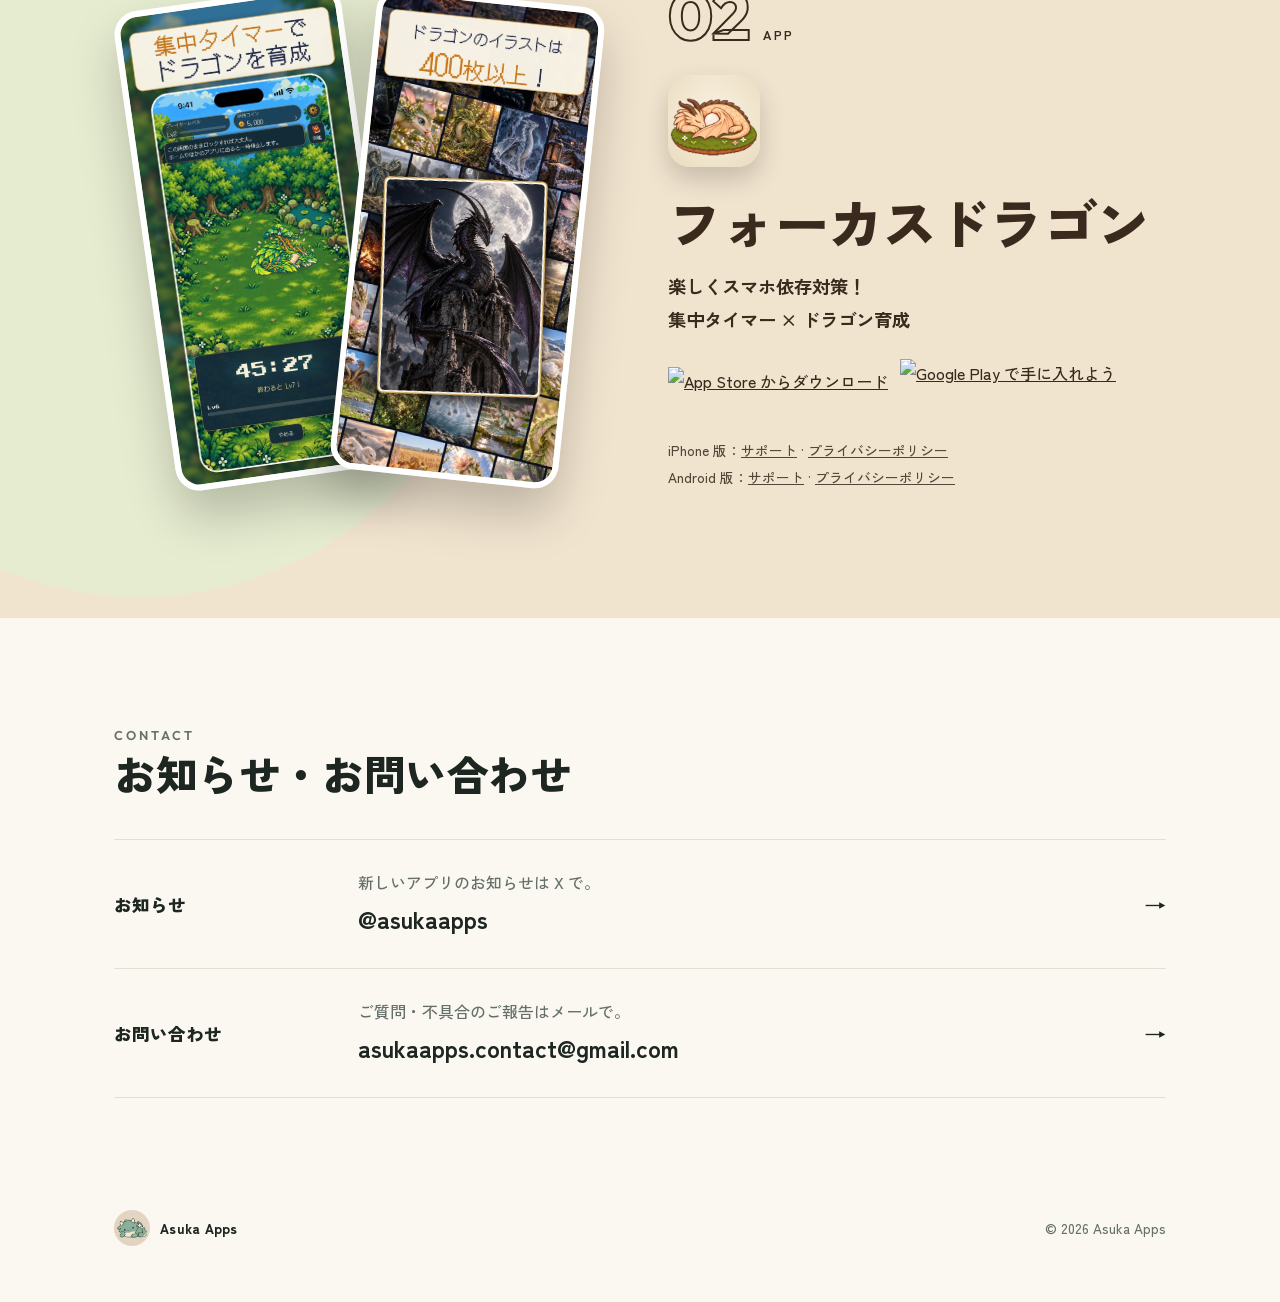
==== commit 08098cc9: "トップの最上段：PC での上下の余白を約半分に（画面の高さの 88% を使う決まりをやめ、上 72px・下 80px に固定。だいきさん 11/17） Co-Authored-By: Claude F" ====
--- a/index.html
+++ b/index.html
@@ -11,7 +11,7 @@
 <link rel="preconnect" href="https://fonts.gstatic.com" crossorigin>
 <link href="https://fonts.googleapis.com/css2?family=Outfit:wght@600;800&family=Zen+Kaku+Gothic+New:wght@500;700;900&display=swap" rel="stylesheet">
 <script>document.documentElement.classList.add('js');</script>
-<link rel="stylesheet" href="/top.css?v=20261114b">
+<link rel="stylesheet" href="/top.css?v=20261117">
 </head>
 <body>
 
--- a/top.css
+++ b/top.css
@@ -32,7 +32,7 @@
 
 /* ---- ヒーロー：大きな文字と、マスコットのまわりにアプリのアイコンのシール ---- */
 .hero { position: relative; overflow: hidden; background-image: radial-gradient(rgba(47, 74, 63, 0.12) 1.2px, transparent 1.2px); background-size: 22px 22px; }
-.hero .wrap { display: grid; grid-template-columns: 1.15fr 0.85fr; gap: 40px; align-items: center; min-height: calc(88vh - 64px); padding-top: 64px; padding-bottom: 72px; }
+.hero .wrap { display: grid; grid-template-columns: 1.15fr 0.85fr; gap: 40px; align-items: center; padding-top: 72px; padding-bottom: 80px; } /* 上下の余白は決まった幅（2026-11-17 だいきさん「PC で余白が大きすぎる」＝それまでは画面の高さの 88% を必ず使う作りだった） */
 .kicker { margin: 0 0 18px; font-size: 0.82rem; font-weight: 700; letter-spacing: 0.24em; color: var(--muted); }
 .kicker b { color: var(--ink); }
 h1 { margin: 0; font-size: clamp(2.3rem, 4.6vw, 4.3rem); line-height: 1.2; font-weight: 900; letter-spacing: -0.01em; }
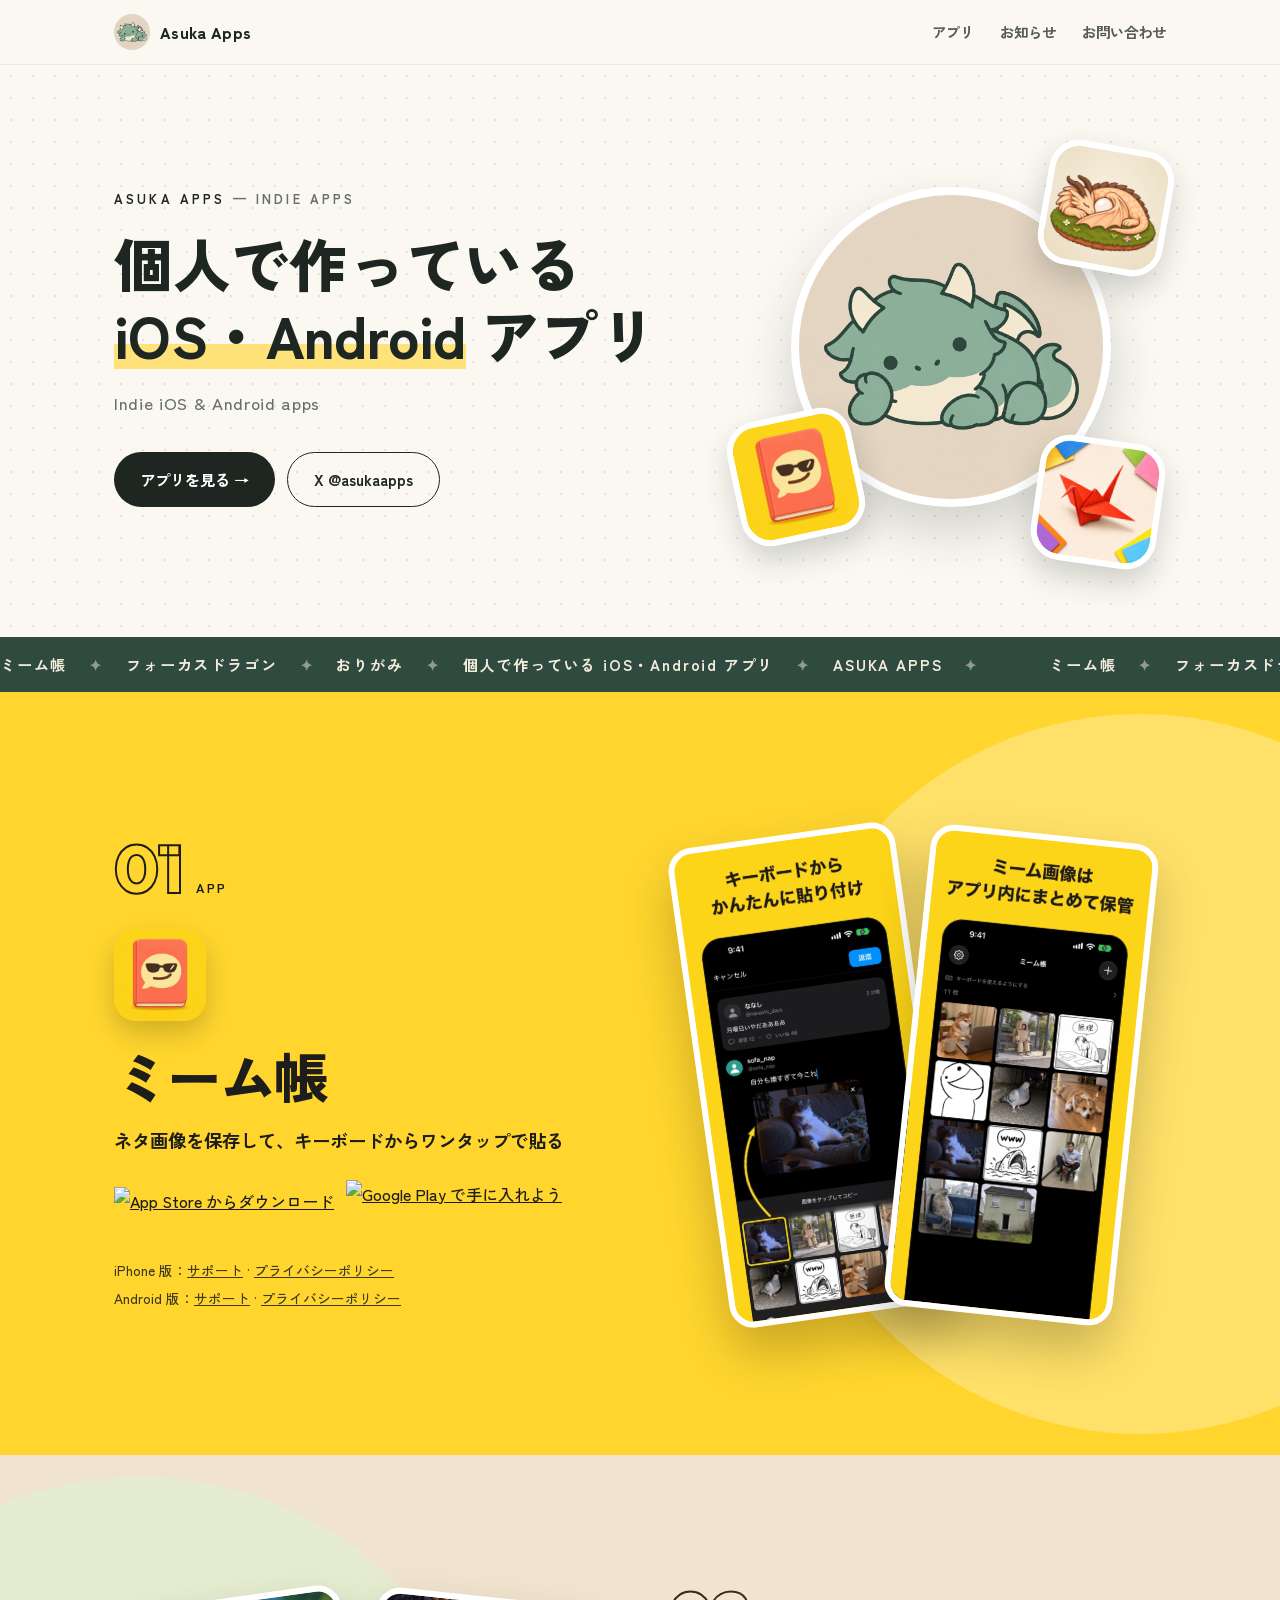
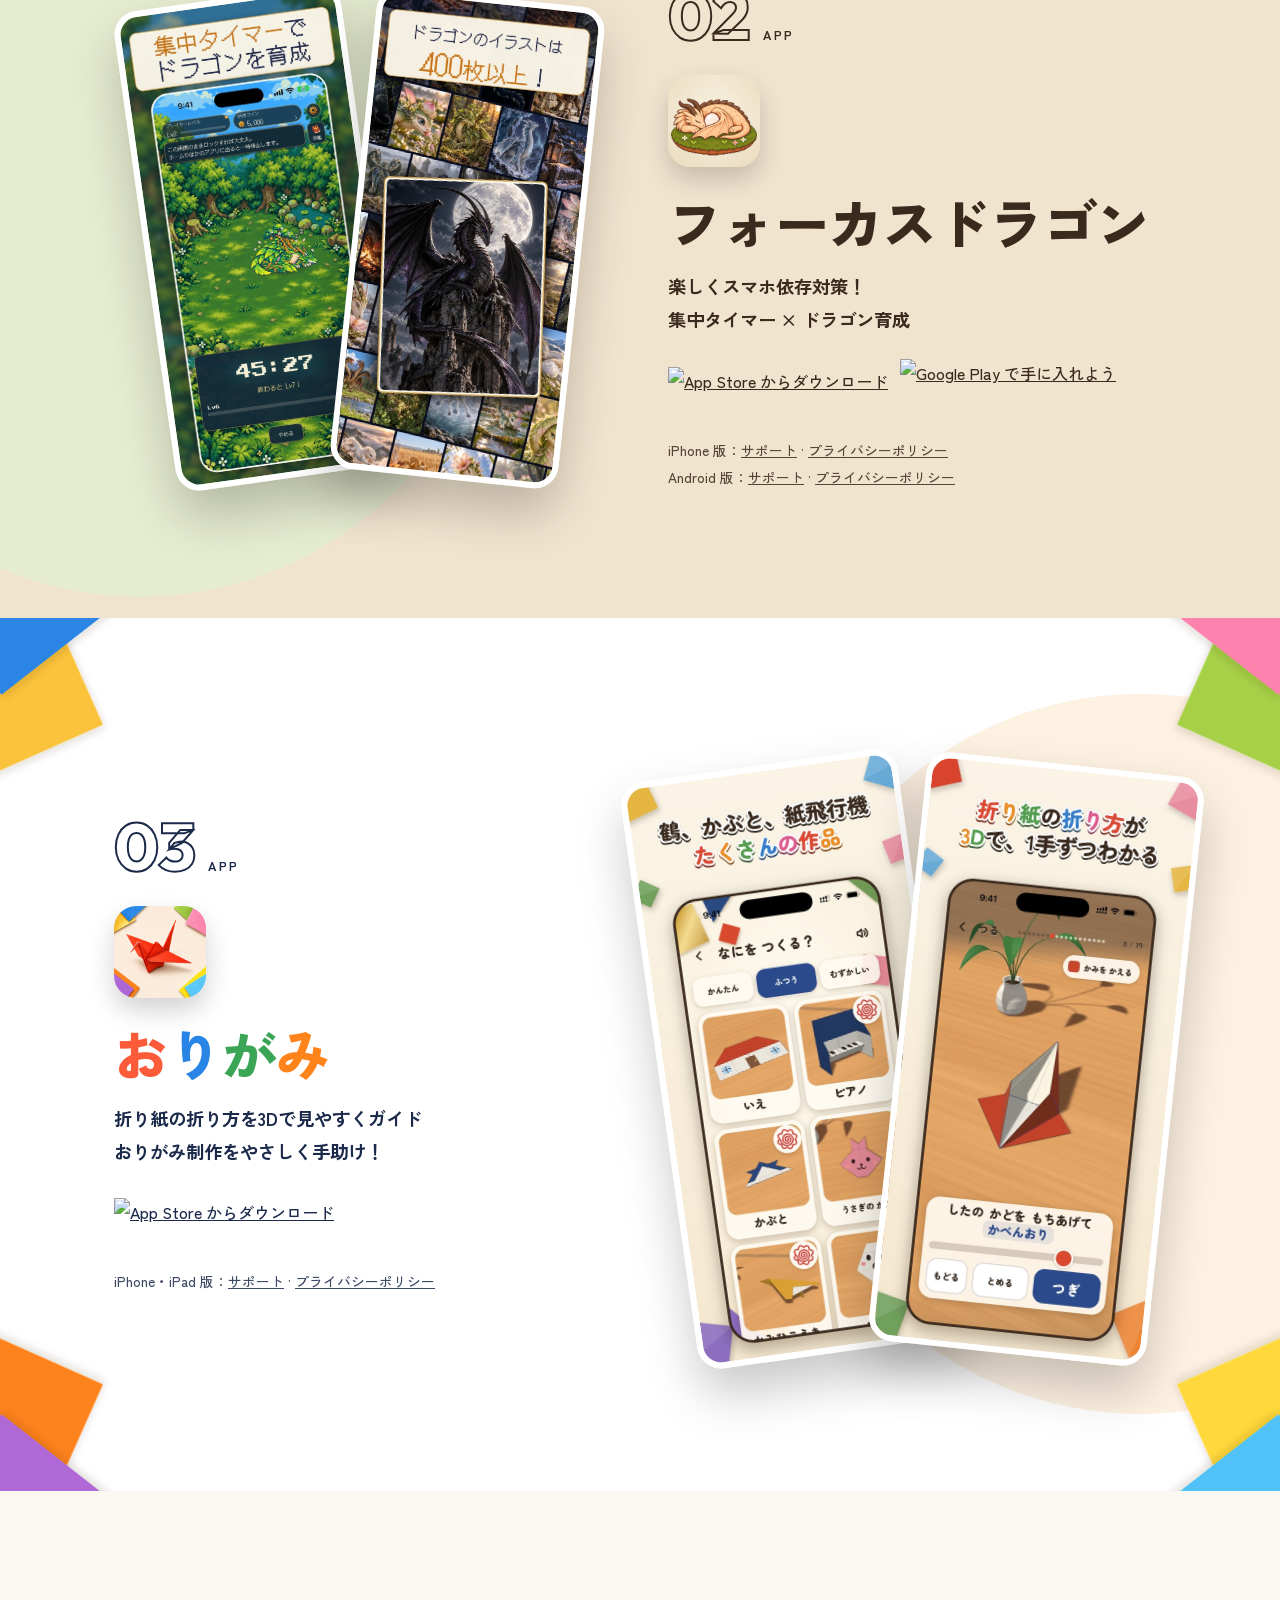
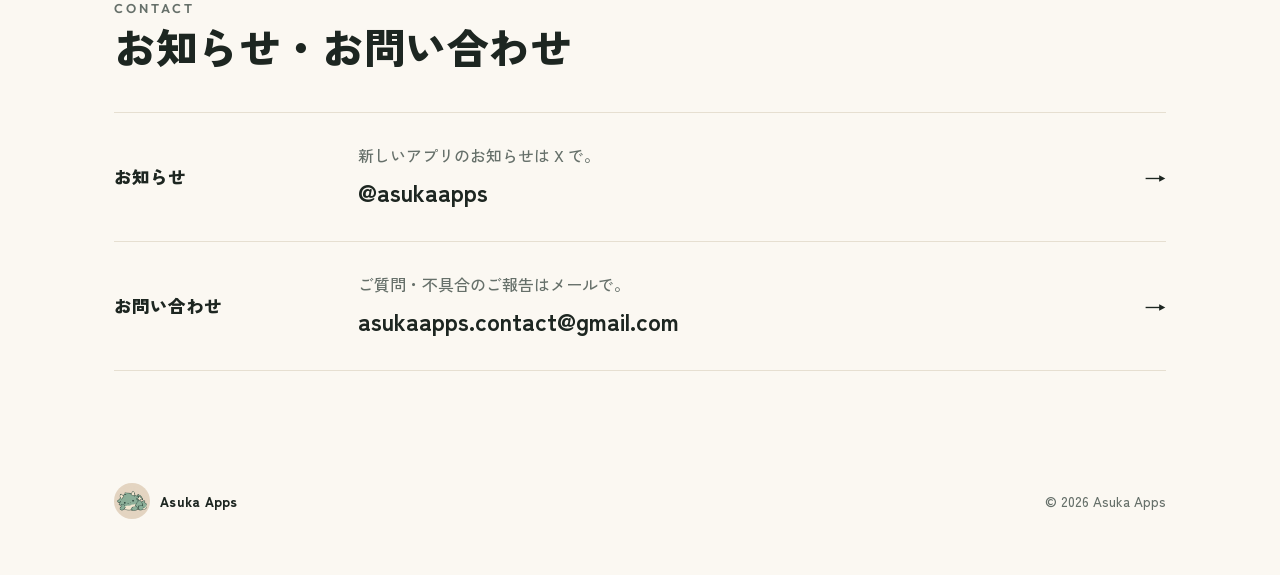
==== commit 2a85529d: "Revert "トップから おりがみ の紹介を一旦外した（だいきさん 11/16）" This reverts commit ebc5a770ce5351fff927e3f9d8ef42772c67b" ====
--- a/index.html
+++ b/index.html
@@ -4,7 +4,7 @@
 <meta charset="utf-8">
 <meta name="viewport" content="width=device-width, initial-scale=1">
 <title>Asuka Apps</title>
-<meta name="description" content="個人で作っている iOS・Android アプリ。ミーム帳、フォーカスドラゴン。Indie iOS &amp; Android apps.">
+<meta name="description" content="個人で作っている iOS・Android アプリ。ミーム帳、フォーカスドラゴン、おりがみ。Indie iOS &amp; Android apps.">
 <link rel="icon" href="/assets/favicon_192.png" type="image/png">
 <link rel="apple-touch-icon" href="/assets/favicon_192.png">
 <link rel="preconnect" href="https://fonts.googleapis.com">
@@ -39,14 +39,15 @@
 <img class="mascot" src="/assets/asukaapps_512.png" alt="" width="320" height="320">
 <img class="sticker sticker-dragon" src="/assets/dragon_focus_512.png" alt="" width="126" height="126">
 <img class="sticker sticker-meme" src="/assets/meme_keyboard_512.png" alt="" width="126" height="126">
+<img class="sticker sticker-origami" src="/assets/origami_3d_512.png" alt="" width="126" height="126">
 </div>
 </div>
 </header>
 
 <!-- 流れる帯（同じ並びを 2 回続けて、切れ目なく回す） -->
 <div class="marquee" aria-hidden="true"><div class="marquee-track">
-<span>ミーム帳<i>✦</i>フォーカスドラゴン<i>✦</i>個人で作っている iOS・Android アプリ<i>✦</i>ASUKA APPS<i>✦</i></span>
-<span>ミーム帳<i>✦</i>フォーカスドラゴン<i>✦</i>個人で作っている iOS・Android アプリ<i>✦</i>ASUKA APPS<i>✦</i></span>
+<span>ミーム帳<i>✦</i>フォーカスドラゴン<i>✦</i>おりがみ<i>✦</i>個人で作っている iOS・Android アプリ<i>✦</i>ASUKA APPS<i>✦</i></span>
+<span>ミーム帳<i>✦</i>フォーカスドラゴン<i>✦</i>おりがみ<i>✦</i>個人で作っている iOS・Android アプリ<i>✦</i>ASUKA APPS<i>✦</i></span>
 </div></div>
 
 <main id="apps">
@@ -92,7 +93,27 @@
 </div>
 </section>
 
-<!-- おりがみ の紹介（03 の見開き・上のシール・流れる帯・検索向けの説明文）は 2026-11-16 に一旦外した。戻すときは、この変更のコミットを git revert する。top.css の .spread-origami と assets の絵は残してある -->
+<!-- おりがみ：iPhone・iPad（2026-11-14）公開中・Android はまだ → App Store のボタンだけ（Google Play のボタンと Android 版の行は入れていない）。画面の絵はストアのスクショ（日本語）を 540px に縮めたもの。
+     Android を公開したら：下の .stores に Google Play の a を足す（class="badge badge-play"・href="https://play.google.com/store/apps/details?id=com.asukaapps.origami3d"・中の img は上の 2 つと同じ）・
+     .links に Android 版の行を足す（/origami_3d/android/support/ と /origami_3d/android/privacy/。書き方は上の 2 つと同じ） -->
+<section class="spread spread-origami">
+<div class="wrap">
+<div class="copy reveal">
+<p class="label"><span class="num">03</span>APP</p>
+<img class="app-icon" src="/assets/origami_3d_512.png" alt="おりがみのアイコン" width="92" height="92">
+<h2>おりがみ</h2>
+<p class="tagline"><span>折り紙の折り方を</span><span>3Dで見やすくガイド</span><br><span>おりがみ制作を</span><span>やさしく手助け！</span></p>
+<div class="stores">
+<a class="badge" href="https://apps.apple.com/jp/app/id6834218093"><img src="https://toolbox.marketingtools.apple.com/api/badges/download-on-the-app-store/black/ja-jp?size=250x83" alt="App Store からダウンロード" height="50"></a>
+</div>
+<p class="links"><span>iPhone・iPad 版：</span><wbr><span><a href="/origami_3d/support/">サポート</a> · <a href="/origami_3d/privacy/">プライバシーポリシー</a></span></p>
+</div>
+<div class="duo reveal-duo">
+<img src="/assets/origami_3d_screen_2.jpg" alt="おりがみの作品の一覧" loading="lazy" width="540" height="1173">
+<img src="/assets/origami_3d_screen_1.jpg" alt="おりがみの画面" loading="lazy" width="540" height="1173">
+</div>
+</div>
+</section>
 <!-- APPS -->
 </main>
 
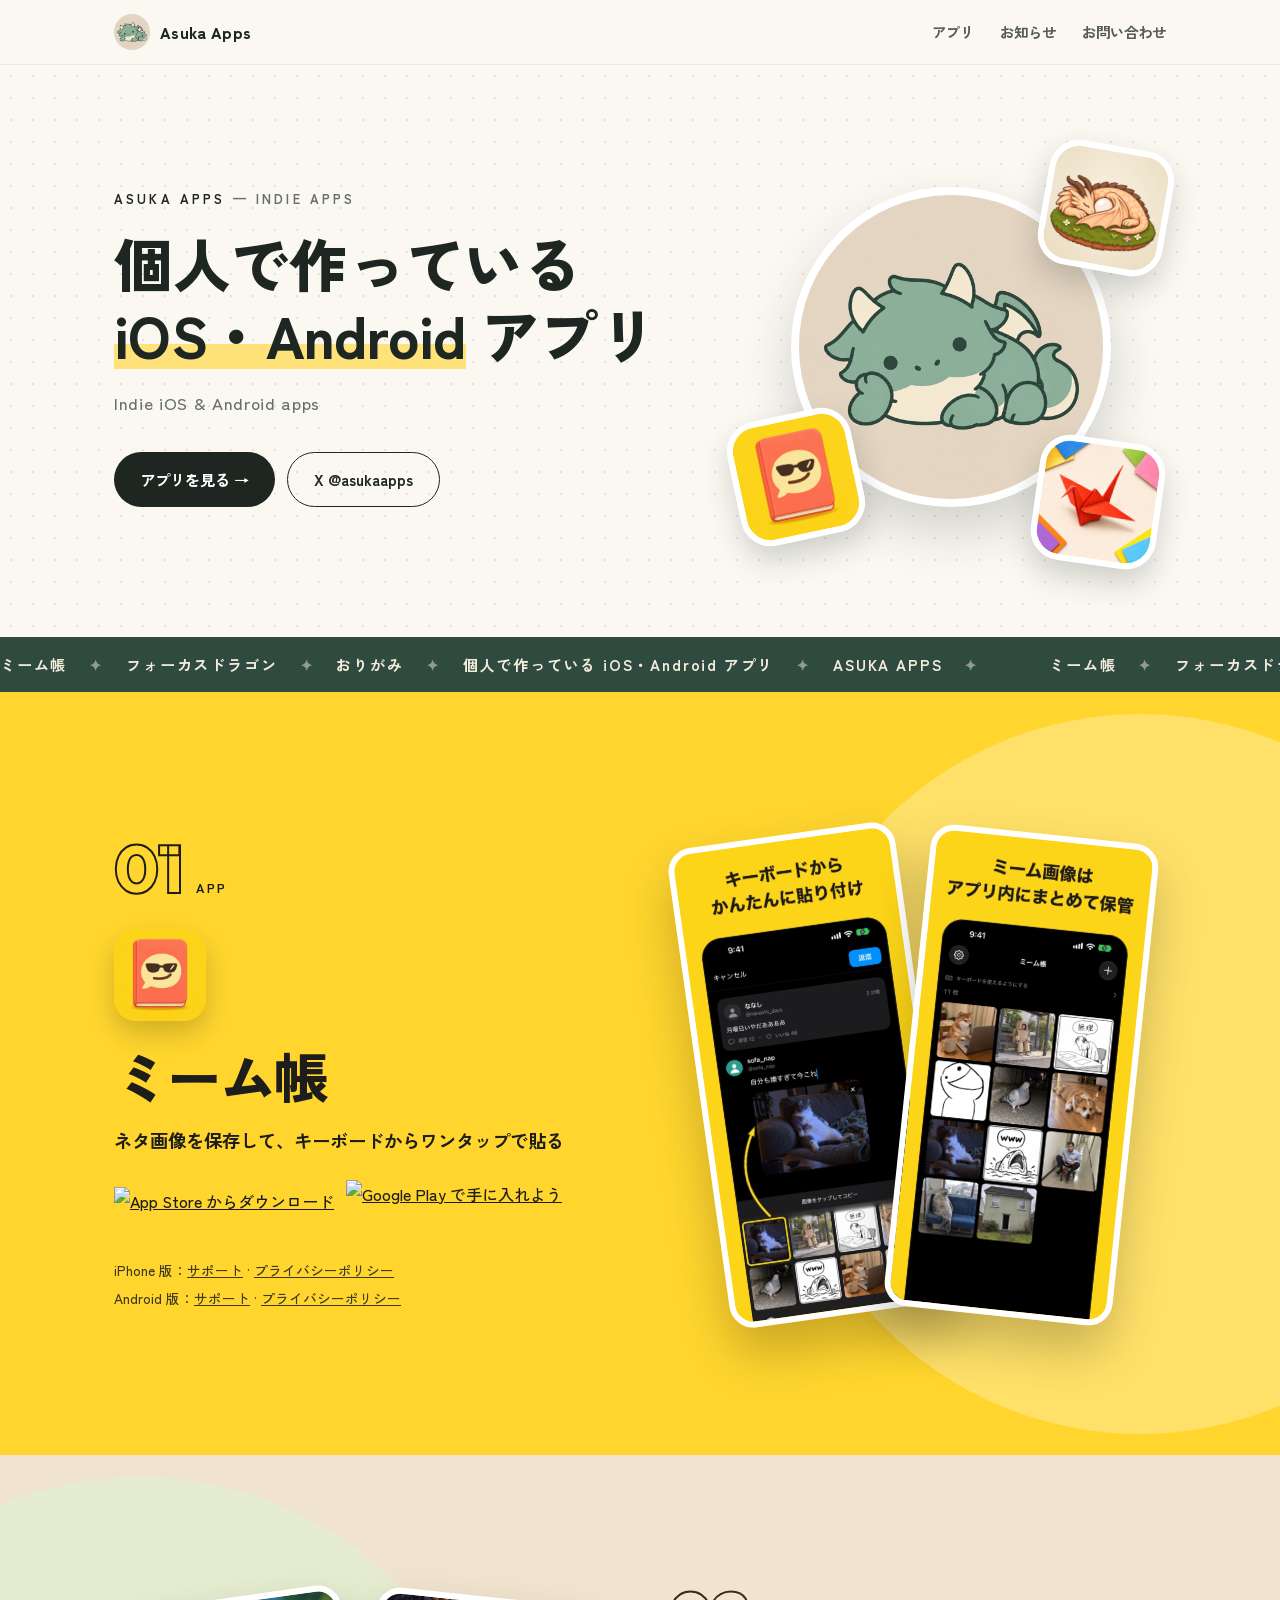
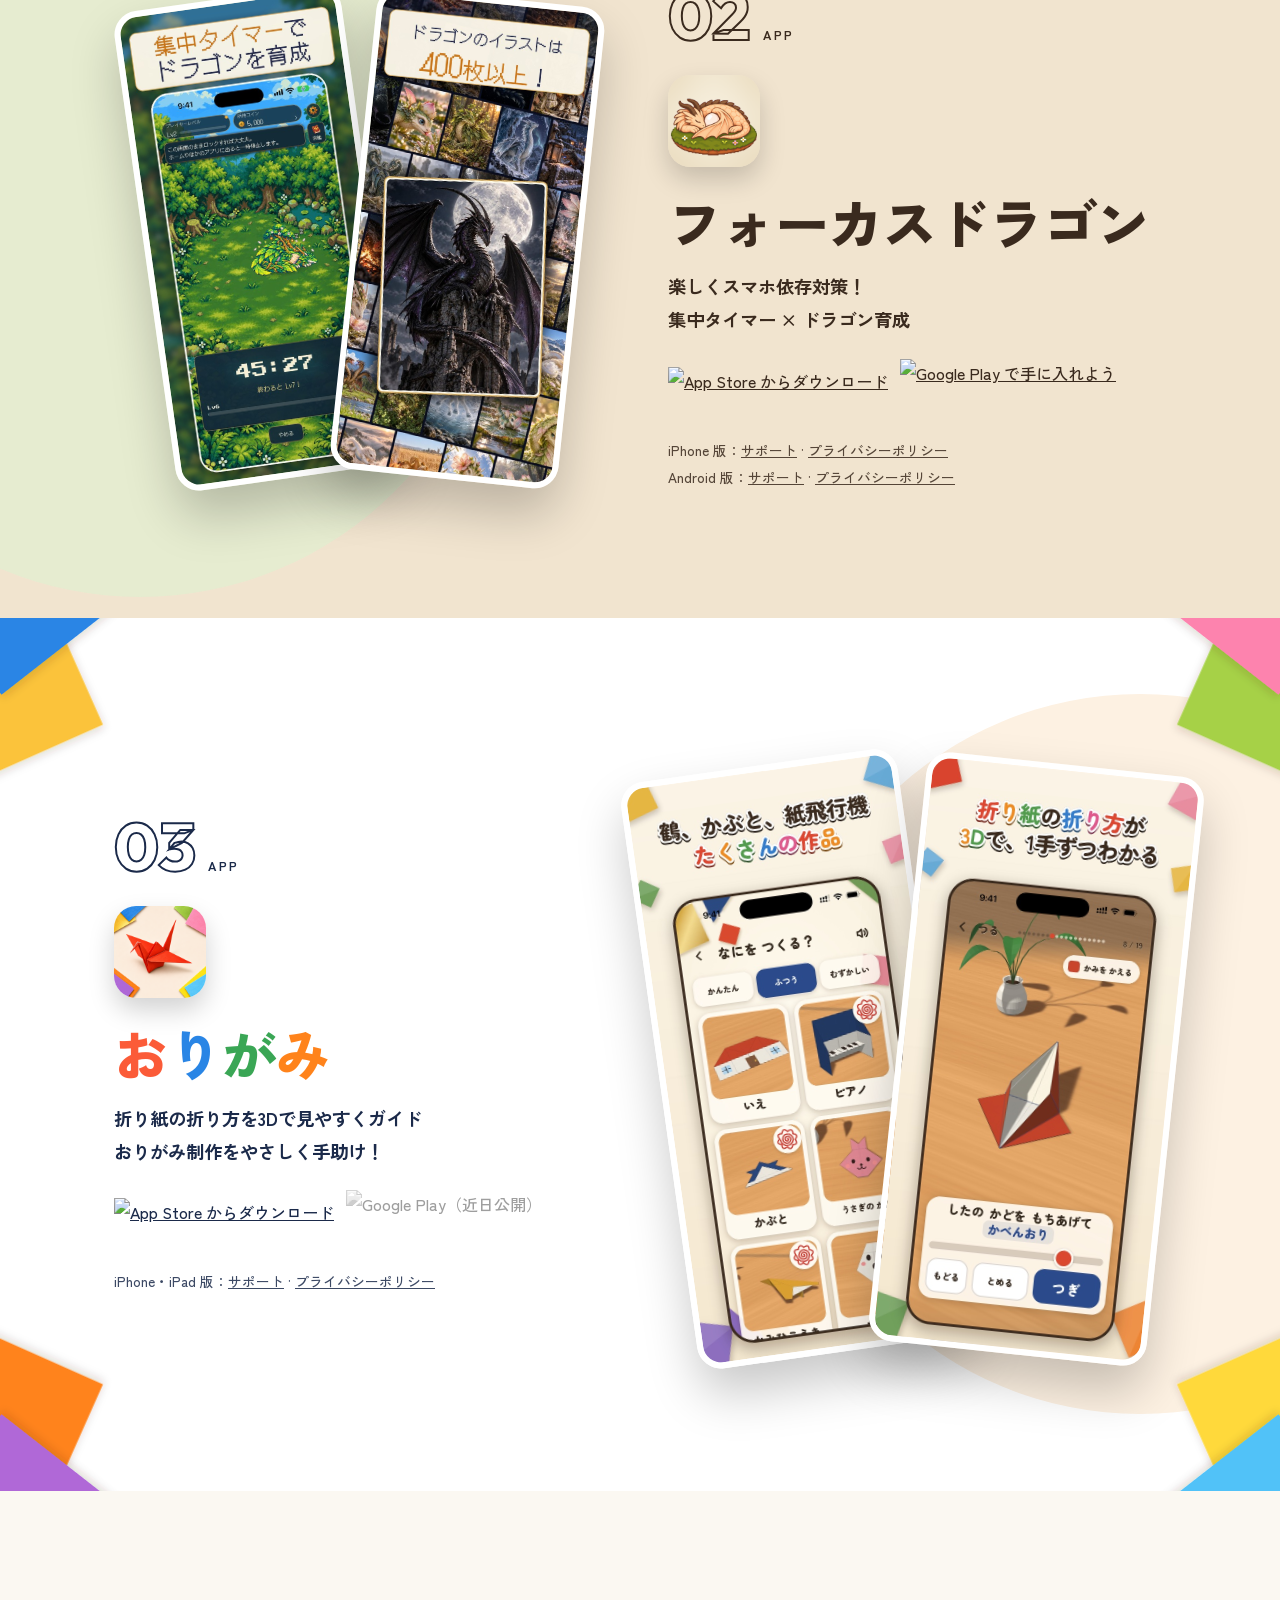
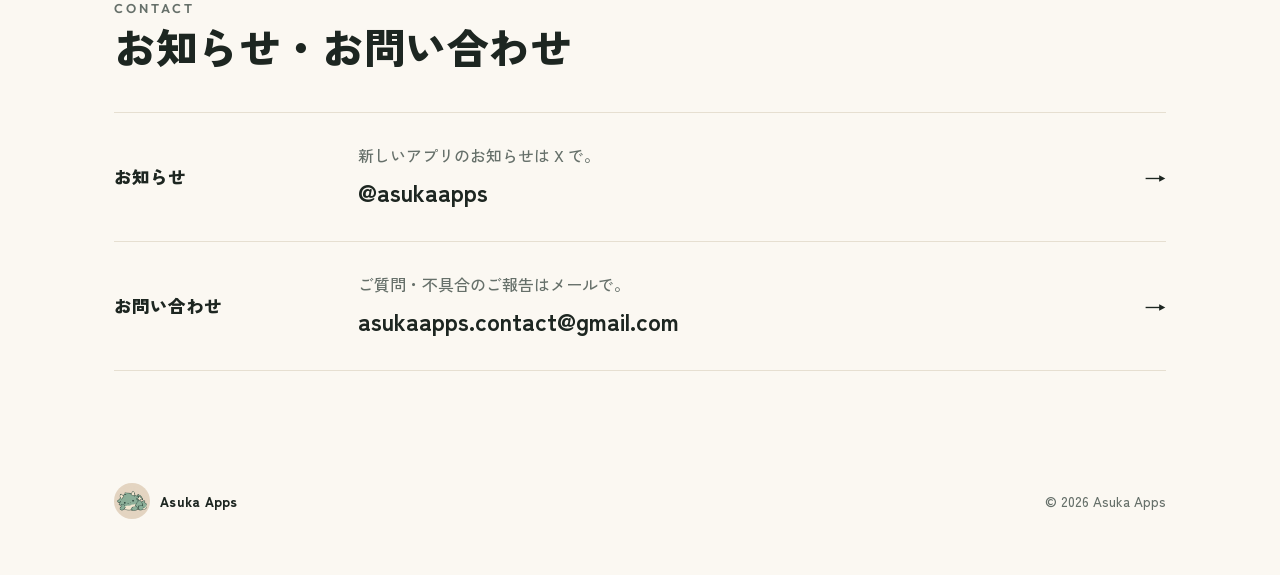
==== commit c265e896: "トップの おりがみ：灰色で押せない Google Play のボタンを置いた（Android は審査待ち・だいきさん 11/17「グレーアウトボタンおいて」） Co-Authored-By: Clau" ====
--- a/index.html
+++ b/index.html
@@ -93,8 +93,8 @@
 </div>
 </section>
 
-<!-- おりがみ：iPhone・iPad（2026-11-14）公開中・Android はまだ → App Store のボタンだけ（Google Play のボタンと Android 版の行は入れていない）。画面の絵はストアのスクショ（日本語）を 540px に縮めたもの。
-     Android を公開したら：下の .stores に Google Play の a を足す（class="badge badge-play"・href="https://play.google.com/store/apps/details?id=com.asukaapps.origami3d"・中の img は上の 2 つと同じ）・
+<!-- おりがみ：iPhone・iPad（2026-11-14）公開中・Android はまだ → App Store のボタン ＋ 灰色で押せない Google Play のボタン（2026-11-17 だいきさん「グレーアウトボタンおいて」。Android 版の行は入れていない）。画面の絵はストアのスクショ（日本語）を 540px に縮めたもの。
+     Android を公開したら：下の Google Play の a から aria-disabled="true" を外して href="https://play.google.com/store/apps/details?id=com.asukaapps.origami3d" を足し、alt を「Google Play で手に入れよう」に（上の 2 つと同じ形）・
      .links に Android 版の行を足す（/origami_3d/android/support/ と /origami_3d/android/privacy/。書き方は上の 2 つと同じ） -->
 <section class="spread spread-origami">
 <div class="wrap">
@@ -105,6 +105,7 @@
 <p class="tagline"><span>折り紙の折り方を</span><span>3Dで見やすくガイド</span><br><span>おりがみ制作を</span><span>やさしく手助け！</span></p>
 <div class="stores">
 <a class="badge" href="https://apps.apple.com/jp/app/id6834218093"><img src="https://toolbox.marketingtools.apple.com/api/badges/download-on-the-app-store/black/ja-jp?size=250x83" alt="App Store からダウンロード" height="50"></a>
+<a class="badge badge-play" aria-disabled="true"><img src="https://play.google.com/intl/ja/badges/static/images/badges/ja_badge_web_generic.png" alt="Google Play（近日公開）" height="50"></a>
 </div>
 <p class="links"><span>iPhone・iPad 版：</span><wbr><span><a href="/origami_3d/support/">サポート</a> · <a href="/origami_3d/privacy/">プライバシーポリシー</a></span></p>
 </div>
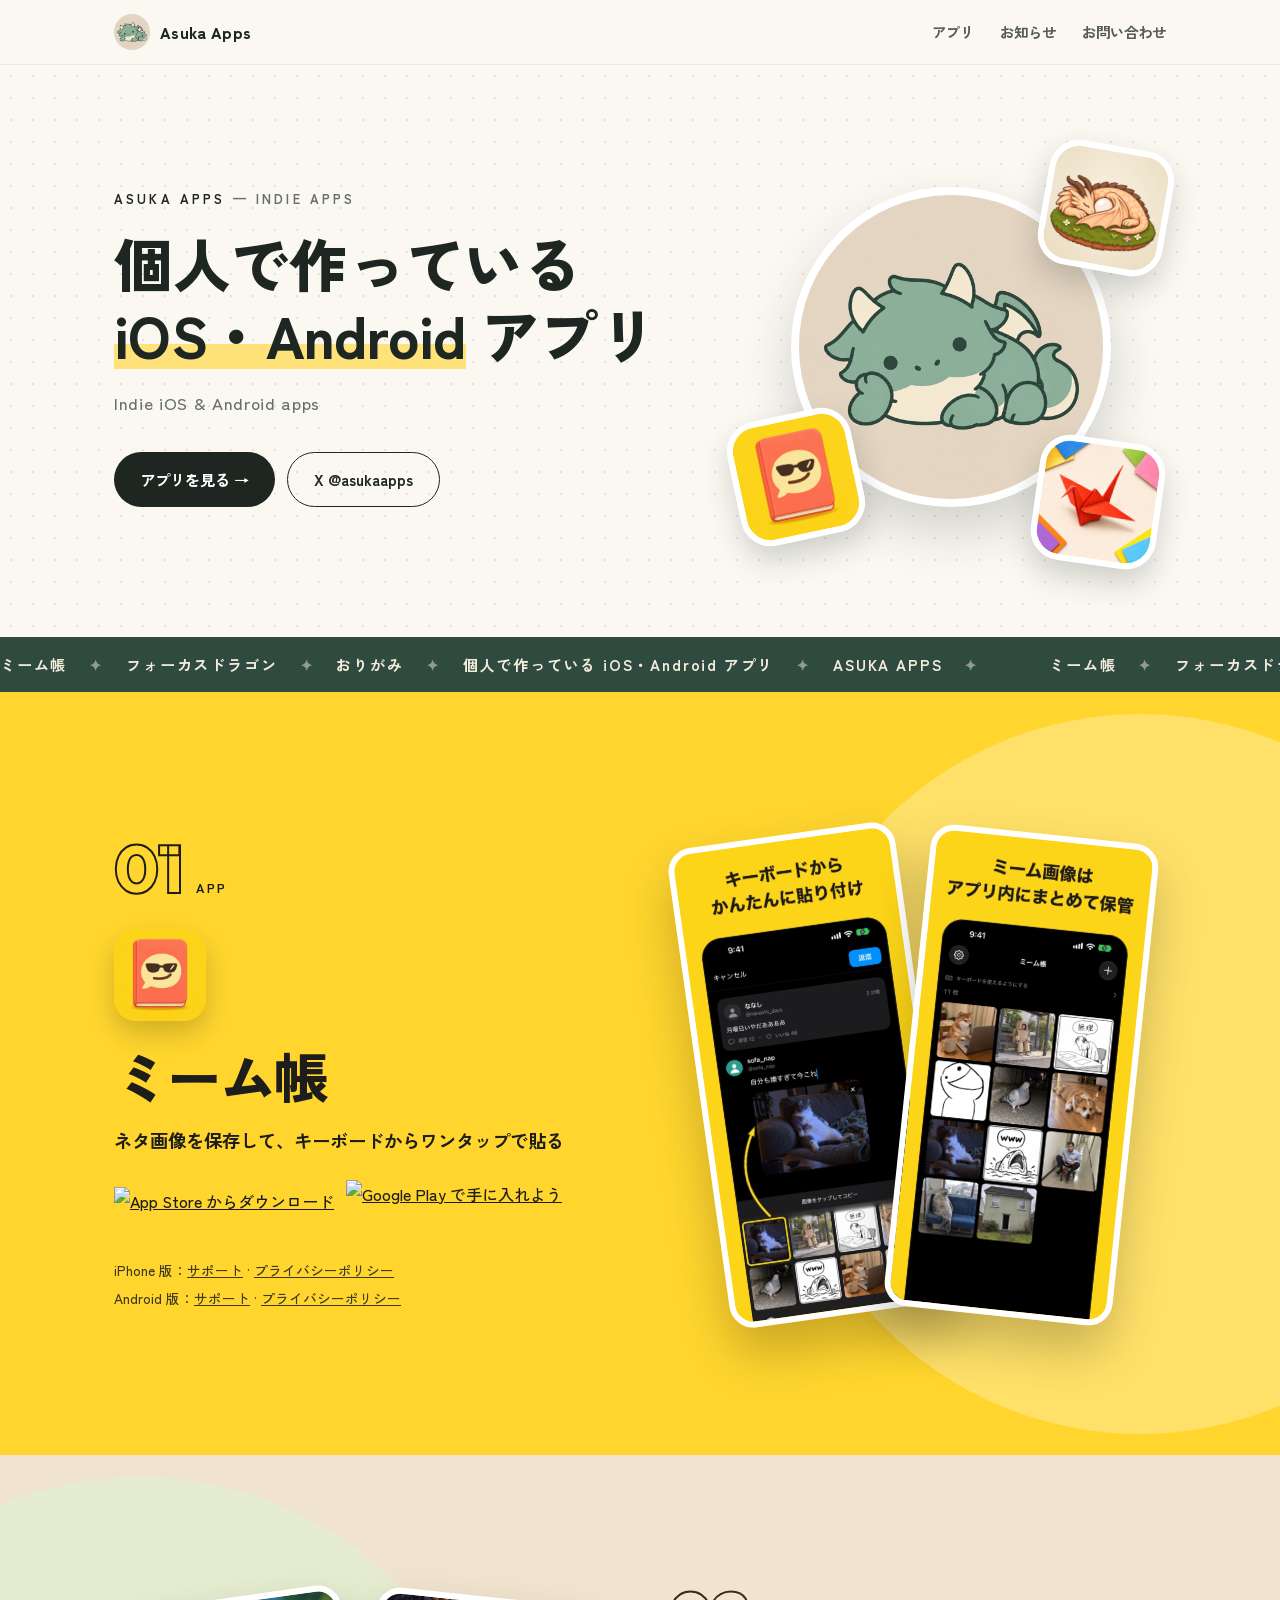
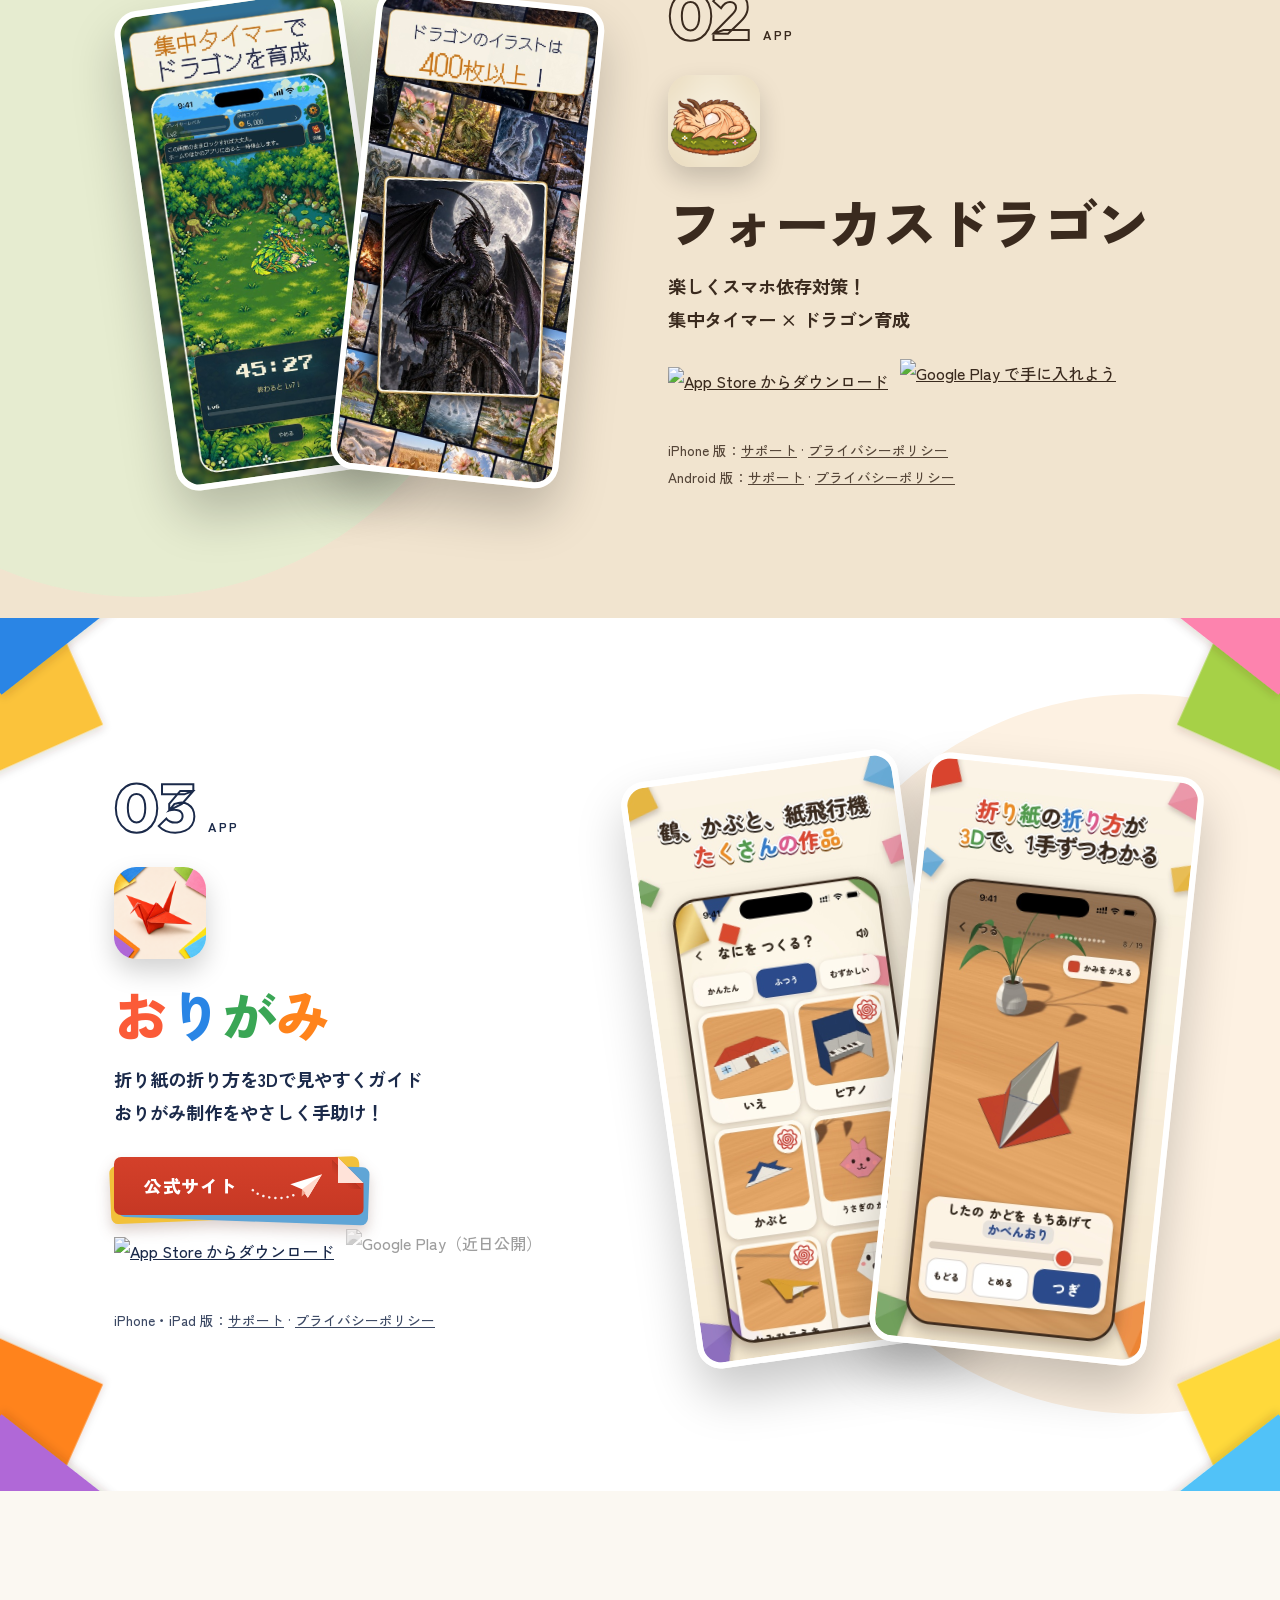
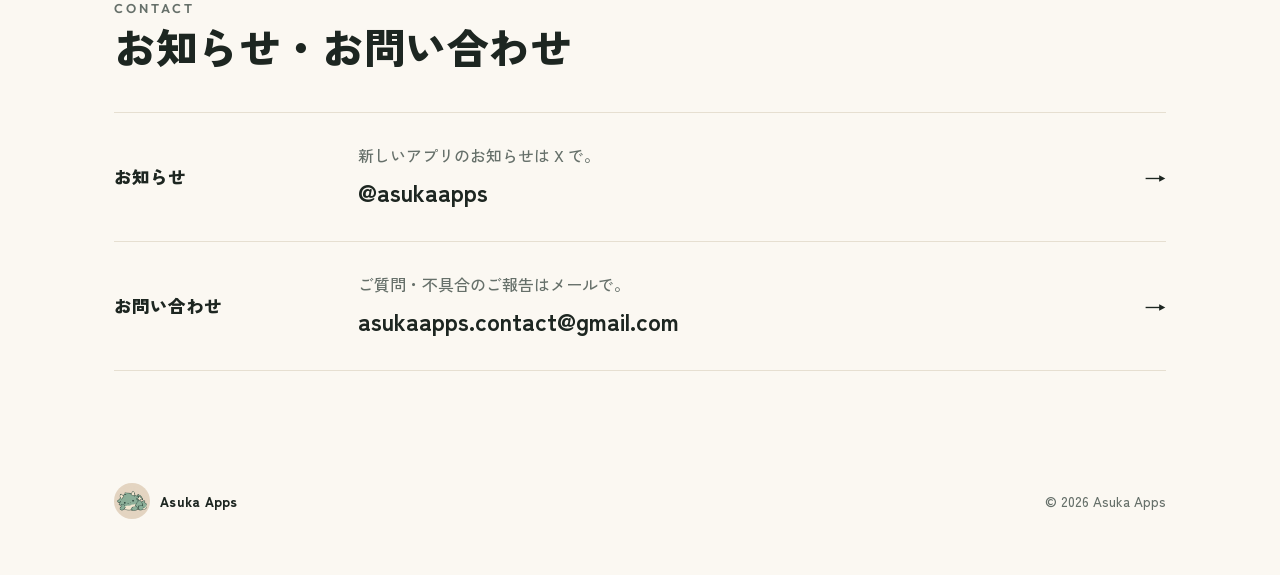
==== commit e0de9763: "トップの おりがみ：折り紙風の「公式サイト」のボタンを足した（おりがみ の紹介サイト origami3dguide.com へ・赤い色紙と白い紙ひこうき・だいきさん 11/17） Co-Authore" ====
--- a/index.html
+++ b/index.html
@@ -11,7 +11,7 @@
 <link rel="preconnect" href="https://fonts.gstatic.com" crossorigin>
 <link href="https://fonts.googleapis.com/css2?family=Outfit:wght@600;800&family=Zen+Kaku+Gothic+New:wght@500;700;900&display=swap" rel="stylesheet">
 <script>document.documentElement.classList.add('js');</script>
-<link rel="stylesheet" href="/top.css?v=20261117">
+<link rel="stylesheet" href="/top.css?v=20261117b">
 </head>
 <body>
 
@@ -103,6 +103,8 @@
 <img class="app-icon" src="/assets/origami_3d_512.png" alt="おりがみのアイコン" width="92" height="92">
 <h2>おりがみ</h2>
 <p class="tagline"><span>折り紙の折り方を</span><span>3Dで見やすくガイド</span><br><span>おりがみ制作を</span><span>やさしく手助け！</span></p>
+<!-- 「公式サイト」のボタン（2026-11-17 だいきさん）：おりがみ の紹介サイトへ。ドメインだけのアドレス＝開いた人のブラウザの言語のページに移る -->
+<p class="official"><a class="origami-button" href="https://origami3dguide.com/"><span class="origami-button-papers" aria-hidden="true"></span>公式サイト<svg class="origami-button-plane" viewBox="0 0 88 36" aria-hidden="true" focusable="false"><path class="plane-trail" d="M3 23C12 33 42.6 36.8 57 26"/><g class="plane-body"><path class="plane-wing" d="M48 16 86 4 69 32 62 22z"/><path class="plane-shade" d="M86 4 69 32 62 22z"/><path class="plane-fold" d="M62 22 61.6 30.5 66.4 26.4z"/></g></svg></a></p>
 <div class="stores">
 <a class="badge" href="https://apps.apple.com/jp/app/id6834218093"><img src="https://toolbox.marketingtools.apple.com/api/badges/download-on-the-app-store/black/ja-jp?size=250x83" alt="App Store からダウンロード" height="50"></a>
 <a class="badge badge-play" aria-disabled="true"><img src="https://play.google.com/intl/ja/badges/static/images/badges/ja_badge_web_generic.png" alt="Google Play（近日公開）" height="50"></a>
--- a/top.css
+++ b/top.css
@@ -83,6 +83,41 @@
 .status .en { margin-left: 6px; opacity: 0.7; font-weight: 500; }
 .tagline { margin: 16px 0 0; font-size: 1.15rem; font-weight: 700; }
 .tagline span { display: inline-block; } /* 言葉の途中で改行しない */
+/* おりがみ の「公式サイト」のボタン：角を折った赤い色紙 ＋ 下に黄と青の紙 ＋ 白い紙ひこうき（おりがみ の紹介サイト origami3dguide.com の
+   「無料で折ってみる」のボタンと同じ形。2026-11-17 だいきさん「折り紙風のボタンで、公式サイト」） */
+.official { margin: 28px 0 0; }
+.origami-button { position: relative; isolation: isolate; display: inline-flex; align-items: center; justify-content: center; gap: 12px; min-height: 58px; padding: 12px 40px 12px 30px; color: #fff; text-decoration: none; font-size: 1.1rem; font-weight: 900; letter-spacing: 0.04em; filter: drop-shadow(0 7px 7px rgba(90, 42, 26, 0.22)); transition: transform 0.2s ease; }
+.origami-button::before { content: ""; position: absolute; inset: 0; z-index: -1; border-radius: 7px;
+  background:
+    linear-gradient(to top right, #ffe3d9 0 49%, transparent 51%) top right / 26px 26px no-repeat,
+    linear-gradient(to top right, transparent 30%, rgba(122, 29, 14, 0.25) 50%, transparent 51%) top 3px right 3px / 29px 29px no-repeat,
+    linear-gradient(180deg, #d4402a, #c63824);
+  clip-path: polygon(0 0, calc(100% - 26px) 0, 100% 26px, 100% 100%, 0 100%); }
+.origami-button-papers { position: absolute; inset: 0; z-index: -2; pointer-events: none; }
+.origami-button-papers::before, .origami-button-papers::after { content: ""; position: absolute; inset: 0; border-radius: 7px; transition: transform 0.2s ease; }
+.origami-button-papers::before { background: #f2c13a; transform: rotate(-2.4deg) translate(-4px, 4px); }
+.origami-button-papers::after { background: #5fa5d6; transform: rotate(2deg) translate(5px, 6px); }
+.origami-button:active { transform: translateY(2px); }
+.origami-button:focus-visible { outline: 3px solid #1b2a4a; outline-offset: 6px; }
+.origami-button-plane { width: 74px; height: 30px; flex: 0 0 74px; overflow: visible; stroke: none; transition: translate 0.2s ease; }
+.origami-button-plane .plane-trail { fill: none; stroke: #fff; stroke-width: 3; stroke-linecap: round; stroke-dasharray: 0.1 7.2; opacity: 0.92; }
+.origami-button-plane .plane-body { transform-box: fill-box; transform-origin: center; }
+.origami-button-plane .plane-wing { fill: #fff; }
+.origami-button-plane .plane-shade { fill: #ffd9cc; }
+.origami-button-plane .plane-fold { fill: #f2a893; }
+@media (hover: hover) {
+  .origami-button:hover { transform: translateY(-2px); }
+  .origami-button:hover .origami-button-papers::before { transform: rotate(-3.4deg) translate(-5px, 5px); }
+  .origami-button:hover .origami-button-papers::after { transform: rotate(3deg) translate(6px, 7px); }
+  .origami-button:hover .origami-button-plane { translate: 5px -3px; }
+}
+@media (prefers-reduced-motion: no-preference) {
+  .origami-button-plane .plane-body { animation: origami-plane-glide 1.7s ease-in-out infinite alternate; }
+  .origami-button-plane .plane-trail { animation: origami-plane-trail 1.1s linear infinite; }
+}
+@keyframes origami-plane-glide { from { transform: translate(-2.5px, 1.8px) rotate(-2deg); } to { transform: translate(2.5px, -1.8px) rotate(2deg); } }
+@keyframes origami-plane-trail { to { stroke-dashoffset: 7.3; } }
+.official + .stores { margin-top: 22px; }
 /* ストアのバッジ：まだ出していないもの（aria-disabled="true"・href なし）は薄く・押せない */
 .stores { margin: 30px 0 0; display: flex; gap: 12px; flex-wrap: wrap; align-items: center; }
 .badge { display: block; transition: transform 0.2s ease; }
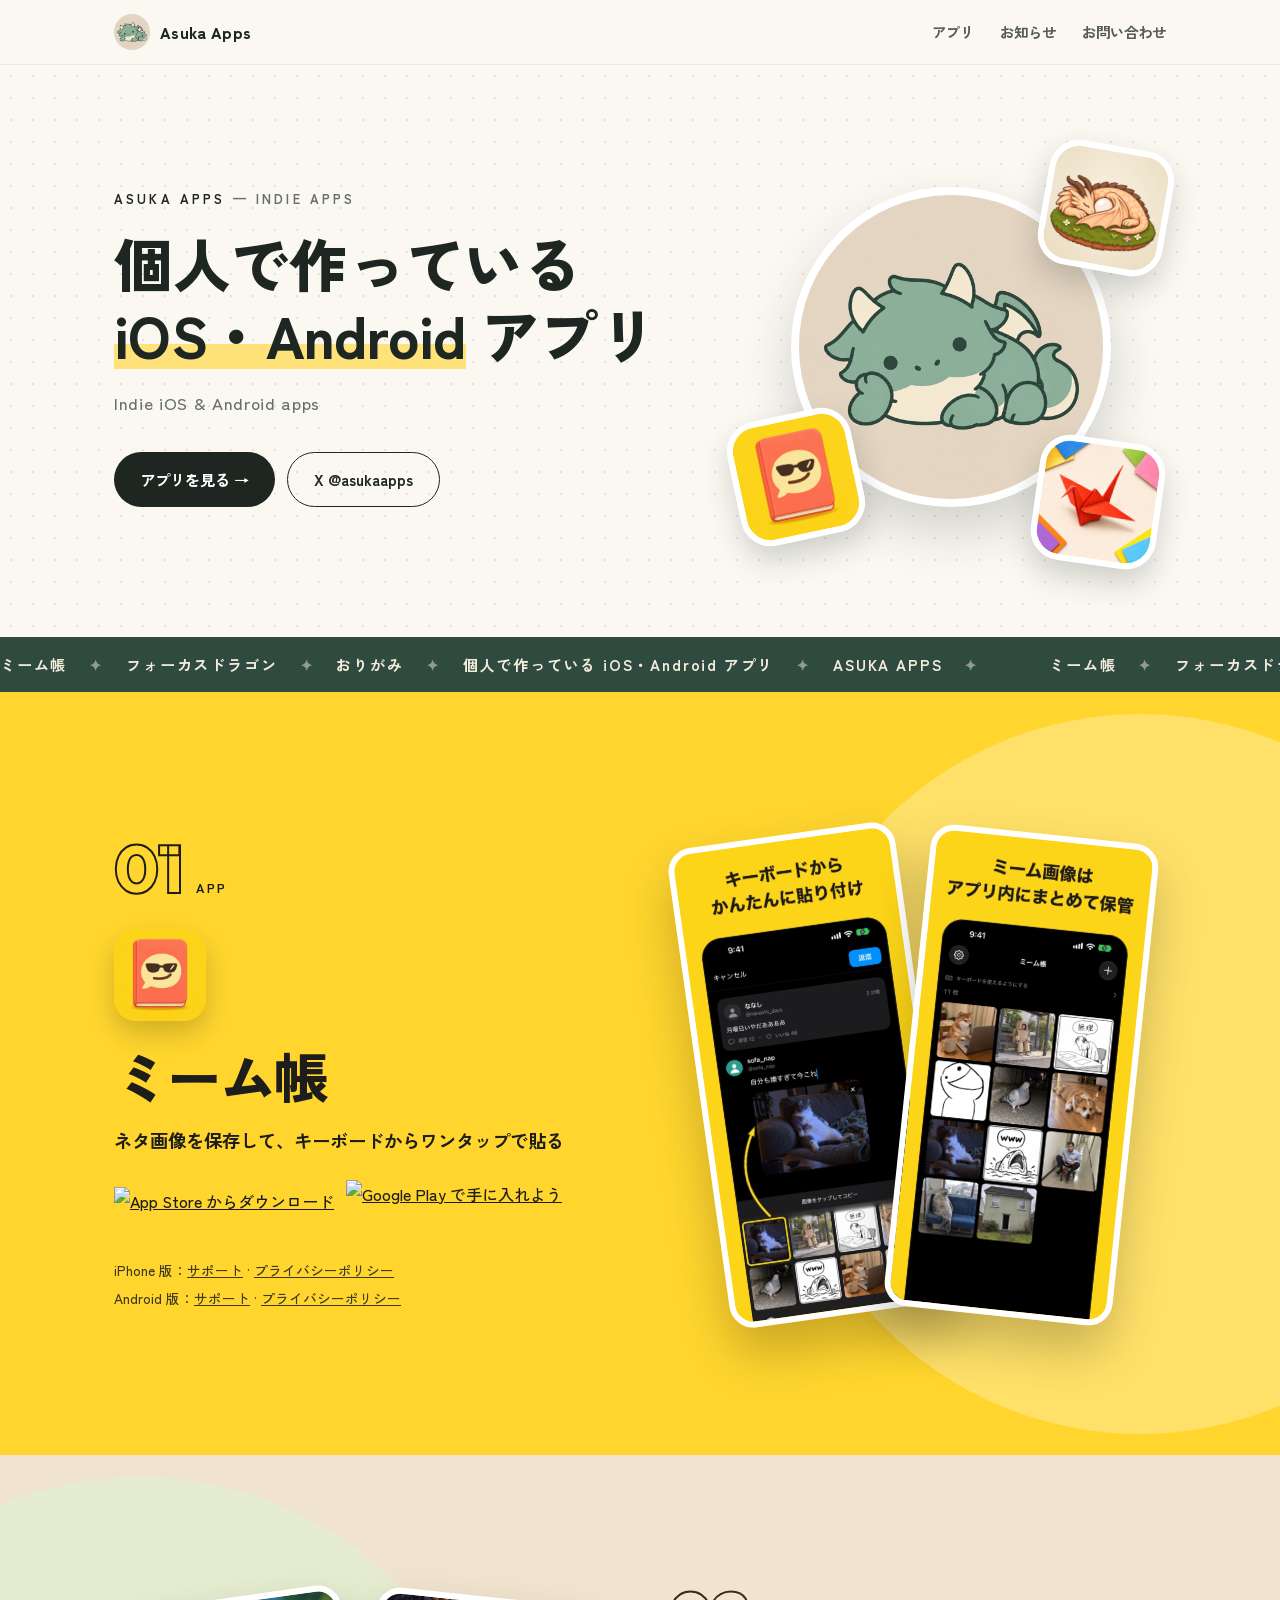
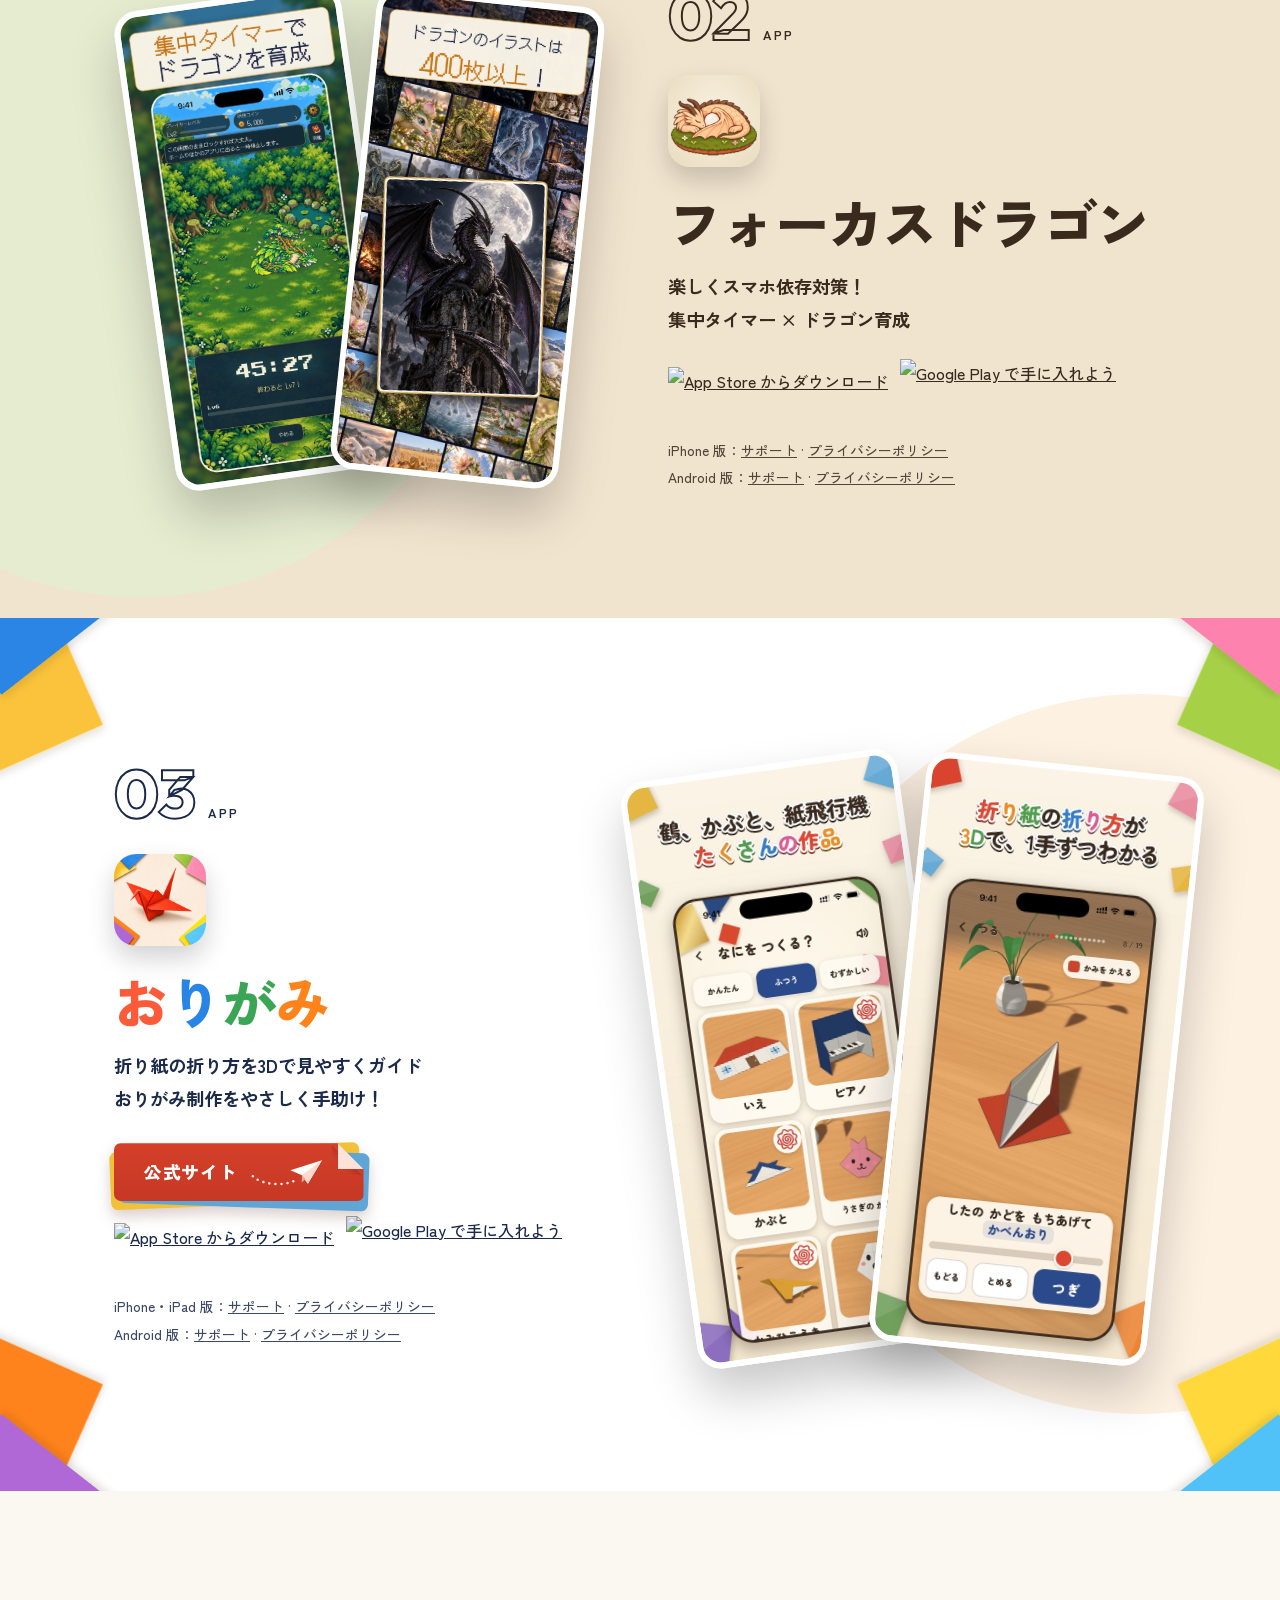
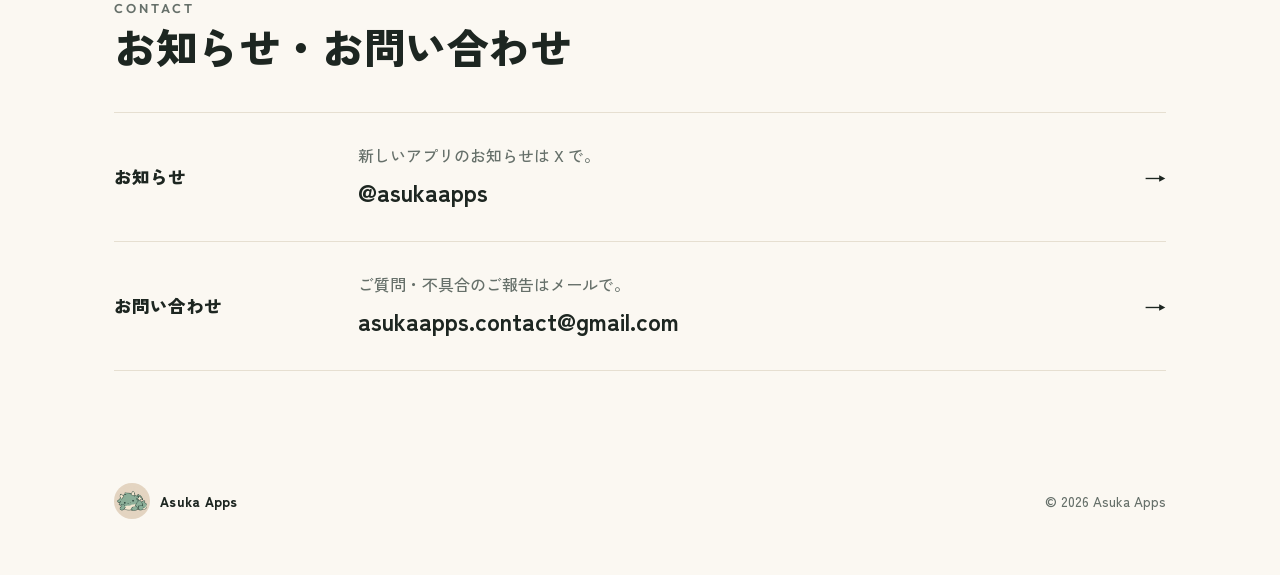
==== commit 7eb508d8: "トップの おりがみ：Google Play のボタンを押せる形に・Android 版のサポートとプライバシーポリシーの行を足した（Android 版を 2026-11-18 に公開） - Google" ====
--- a/index.html
+++ b/index.html
@@ -11,7 +11,7 @@
 <link rel="preconnect" href="https://fonts.gstatic.com" crossorigin>
 <link href="https://fonts.googleapis.com/css2?family=Outfit:wght@600;800&family=Zen+Kaku+Gothic+New:wght@500;700;900&display=swap" rel="stylesheet">
 <script>document.documentElement.classList.add('js');</script>
-<link rel="stylesheet" href="/top.css?v=20261117b">
+<link rel="stylesheet" href="/top.css?v=20261118">
 </head>
 <body>
 
@@ -93,9 +93,7 @@
 </div>
 </section>
 
-<!-- おりがみ：iPhone・iPad（2026-11-14）公開中・Android はまだ → App Store のボタン ＋ 灰色で押せない Google Play のボタン（2026-11-17 だいきさん「グレーアウトボタンおいて」。Android 版の行は入れていない）。画面の絵はストアのスクショ（日本語）を 540px に縮めたもの。
-     Android を公開したら：下の Google Play の a から aria-disabled="true" を外して href="https://play.google.com/store/apps/details?id=com.asukaapps.origami3d" を足し、alt を「Google Play で手に入れよう」に（上の 2 つと同じ形）・
-     .links に Android 版の行を足す（/origami_3d/android/support/ と /origami_3d/android/privacy/。書き方は上の 2 つと同じ） -->
+<!-- おりがみ：iPhone・iPad（2026-11-14）・Android（2026-11-18）とも公開中 → 札なし・両方のボタンを押せる。画面の絵はストアのスクショ（日本語）を 540px に縮めたもの -->
 <section class="spread spread-origami">
 <div class="wrap">
 <div class="copy reveal">
@@ -107,9 +105,9 @@
 <p class="official"><a class="origami-button" href="https://origami3dguide.com/"><span class="origami-button-papers" aria-hidden="true"></span>公式サイト<svg class="origami-button-plane" viewBox="0 0 88 36" aria-hidden="true" focusable="false"><path class="plane-trail" d="M3 23C12 33 42.6 36.8 57 26"/><g class="plane-body"><path class="plane-wing" d="M48 16 86 4 69 32 62 22z"/><path class="plane-shade" d="M86 4 69 32 62 22z"/><path class="plane-fold" d="M62 22 61.6 30.5 66.4 26.4z"/></g></svg></a></p>
 <div class="stores">
 <a class="badge" href="https://apps.apple.com/jp/app/id6834218093"><img src="https://toolbox.marketingtools.apple.com/api/badges/download-on-the-app-store/black/ja-jp?size=250x83" alt="App Store からダウンロード" height="50"></a>
-<a class="badge badge-play" aria-disabled="true"><img src="https://play.google.com/intl/ja/badges/static/images/badges/ja_badge_web_generic.png" alt="Google Play（近日公開）" height="50"></a>
+<a class="badge badge-play" href="https://play.google.com/store/apps/details?id=com.asukaapps.origami3d"><img src="https://play.google.com/intl/ja/badges/static/images/badges/ja_badge_web_generic.png" alt="Google Play で手に入れよう" height="50"></a>
 </div>
-<p class="links"><span>iPhone・iPad 版：</span><wbr><span><a href="/origami_3d/support/">サポート</a> · <a href="/origami_3d/privacy/">プライバシーポリシー</a></span></p>
+<p class="links"><span>iPhone・iPad 版：</span><wbr><span><a href="/origami_3d/support/">サポート</a> · <a href="/origami_3d/privacy/">プライバシーポリシー</a></span><br><span>Android 版：</span><wbr><span><a href="/origami_3d/android/support/">サポート</a> · <a href="/origami_3d/android/privacy/">プライバシーポリシー</a></span></p>
 </div>
 <div class="duo reveal-duo">
 <img src="/assets/origami_3d_screen_2.jpg" alt="おりがみの作品の一覧" loading="lazy" width="540" height="1173">
--- a/top.css
+++ b/top.css
@@ -70,6 +70,8 @@
 .spread-origami { --spread-bg: #ffffff; --spread-glow: #fdf1e2; --spread-ink: #1b2a4a; --chip-bg: rgba(27, 42, 74, 0.08); }
 .spread-origami::after { content: ""; position: absolute; inset: 0; pointer-events: none; background-image: url("data:image/svg+xml,%3Csvg xmlns='http://www.w3.org/2000/svg' width='300' height='300' viewBox='0 0 300 300'%3E%3Cdefs%3E%3Cfilter id='s' x='-30%25' y='-30%25' width='160%25' height='160%25'%3E%3CfeDropShadow dx='0' dy='5' stdDeviation='7' flood-color='%233a2a1e' flood-opacity='.16'/%3E%3C/filter%3E%3C/defs%3E%3Cg transform='translate(0 0) scale(1 1)'%3E%3Crect x='-150' y='-10' width='230' height='230' fill='%23fbc33b' filter='url(%23s)' transform='rotate(-24 0 0)'/%3E%3Crect x='-60' y='-170' width='230' height='230' fill='%232985e5' filter='url(%23s)' transform='rotate(-38 60 0)'/%3E%3C/g%3E%3C/svg%3E"), url("data:image/svg+xml,%3Csvg xmlns='http://www.w3.org/2000/svg' width='300' height='300' viewBox='0 0 300 300'%3E%3Cdefs%3E%3Cfilter id='s' x='-30%25' y='-30%25' width='160%25' height='160%25'%3E%3CfeDropShadow dx='0' dy='5' stdDeviation='7' flood-color='%233a2a1e' flood-opacity='.16'/%3E%3C/filter%3E%3C/defs%3E%3Cg transform='translate(300 0) scale(-1 1)'%3E%3Crect x='-150' y='-10' width='230' height='230' fill='%23a6d146' filter='url(%23s)' transform='rotate(-24 0 0)'/%3E%3Crect x='-60' y='-170' width='230' height='230' fill='%23fd83ae' filter='url(%23s)' transform='rotate(-38 60 0)'/%3E%3C/g%3E%3C/svg%3E"), url("data:image/svg+xml,%3Csvg xmlns='http://www.w3.org/2000/svg' width='300' height='300' viewBox='0 0 300 300'%3E%3Cdefs%3E%3Cfilter id='s' x='-30%25' y='-30%25' width='160%25' height='160%25'%3E%3CfeDropShadow dx='0' dy='5' stdDeviation='7' flood-color='%233a2a1e' flood-opacity='.16'/%3E%3C/filter%3E%3C/defs%3E%3Cg transform='translate(0 300) scale(1 -1)'%3E%3Crect x='-150' y='-10' width='230' height='230' fill='%23ff831b' filter='url(%23s)' transform='rotate(-24 0 0)'/%3E%3Crect x='-60' y='-170' width='230' height='230' fill='%23b068d7' filter='url(%23s)' transform='rotate(-38 60 0)'/%3E%3C/g%3E%3C/svg%3E"), url("data:image/svg+xml,%3Csvg xmlns='http://www.w3.org/2000/svg' width='300' height='300' viewBox='0 0 300 300'%3E%3Cdefs%3E%3Cfilter id='s' x='-30%25' y='-30%25' width='160%25' height='160%25'%3E%3CfeDropShadow dx='0' dy='5' stdDeviation='7' flood-color='%233a2a1e' flood-opacity='.16'/%3E%3C/filter%3E%3C/defs%3E%3Cg transform='translate(300 300) scale(-1 -1)'%3E%3Crect x='-150' y='-10' width='230' height='230' fill='%23ffd93b' filter='url(%23s)' transform='rotate(-24 0 0)'/%3E%3Crect x='-60' y='-170' width='230' height='230' fill='%2351c2f8' filter='url(%23s)' transform='rotate(-38 60 0)'/%3E%3C/g%3E%3C/svg%3E"); background-repeat: no-repeat; background-position: left top, right top, left bottom, right bottom; background-size: 190px 190px; }
 @media (max-width: 820px) { .spread-origami::after { background-size: 104px 104px; } }
+/* 2 列で幅が狭い時（iPad の横など）：リンクの 2 行め（Android 版）が左下の色紙に かぶらないよう、文字の下に余白を足す（2026-11-18） */
+@media (min-width: 821px) and (max-width: 1100px) { .spread-origami .copy { padding-bottom: 30px; } }
 @supports ((-webkit-background-clip: text) or (background-clip: text)) {
   .spread-origami h2 { width: fit-content; letter-spacing: 0; background: linear-gradient(90deg, #fb5b38 0 25%, #2985e5 25% 50%, #3aa655 50% 75%, #ff831b 75% 100%); -webkit-background-clip: text; background-clip: text; -webkit-text-fill-color: transparent; }
 }
